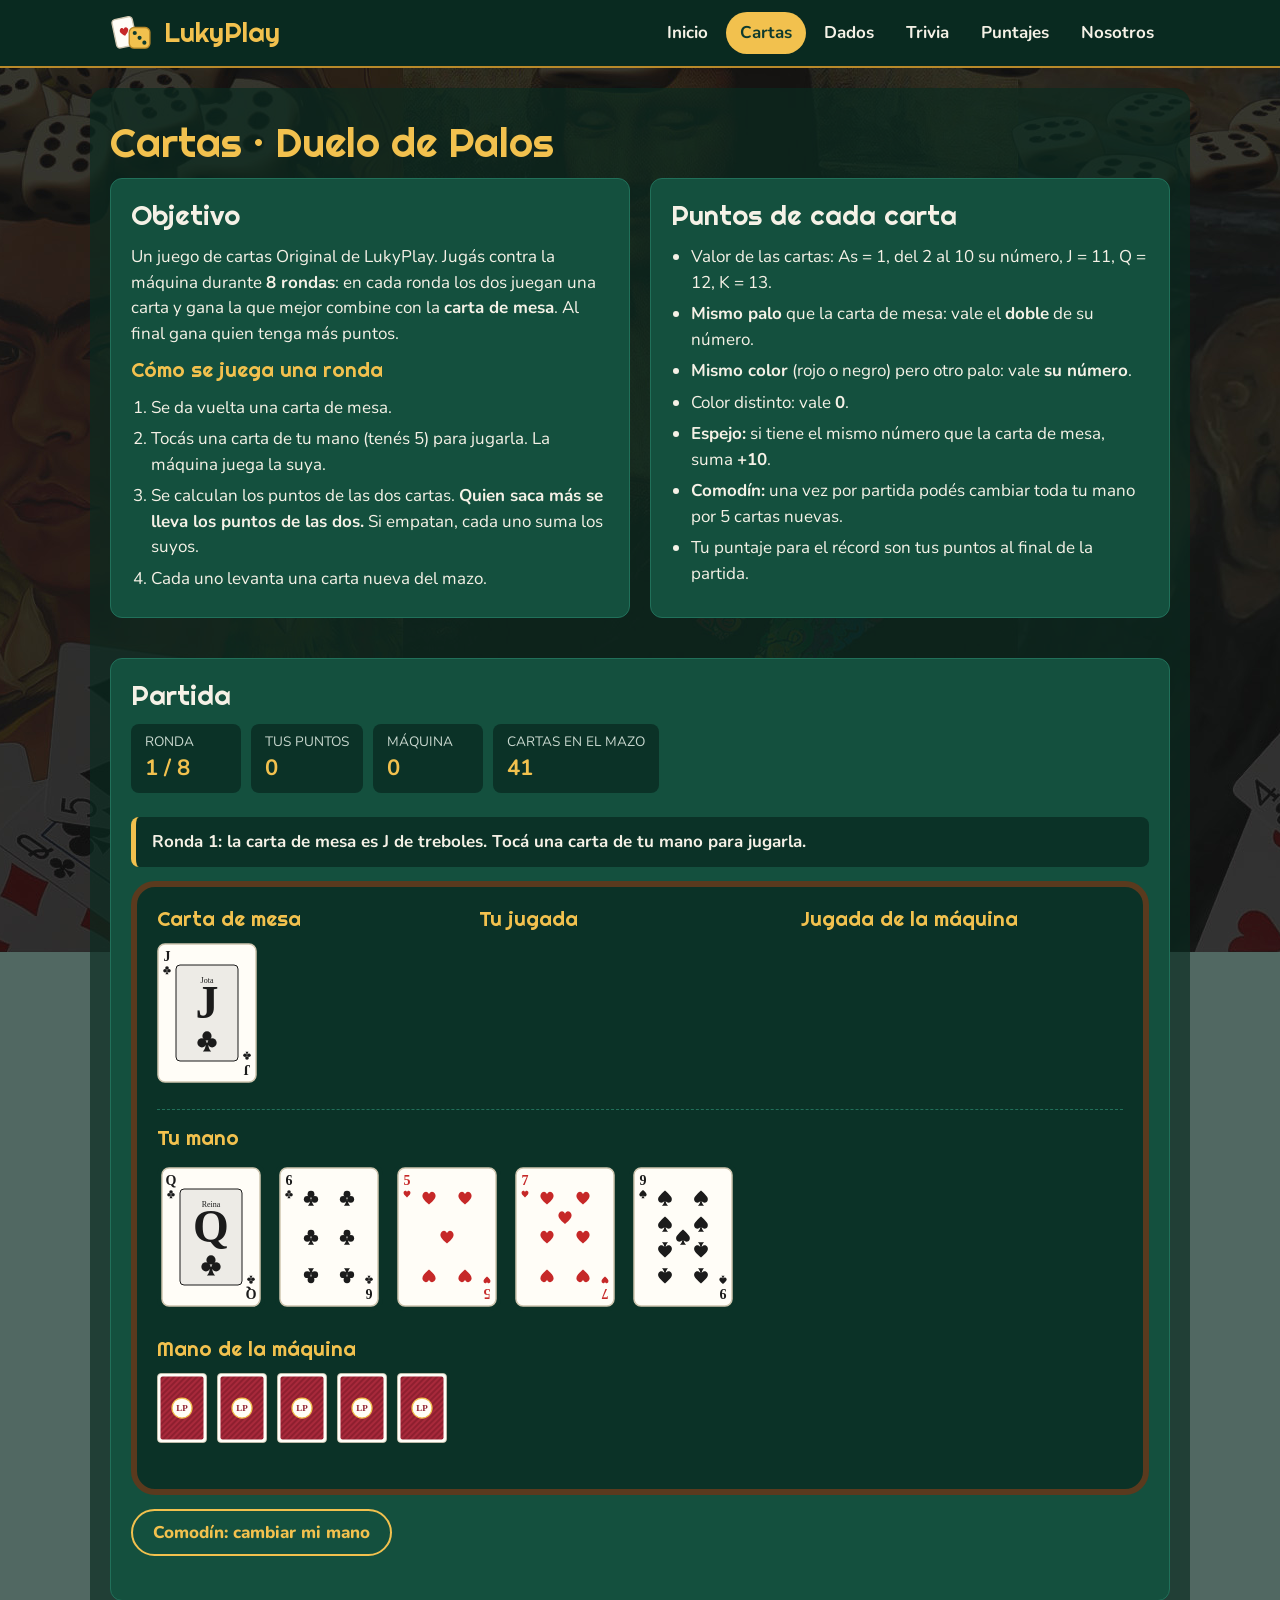
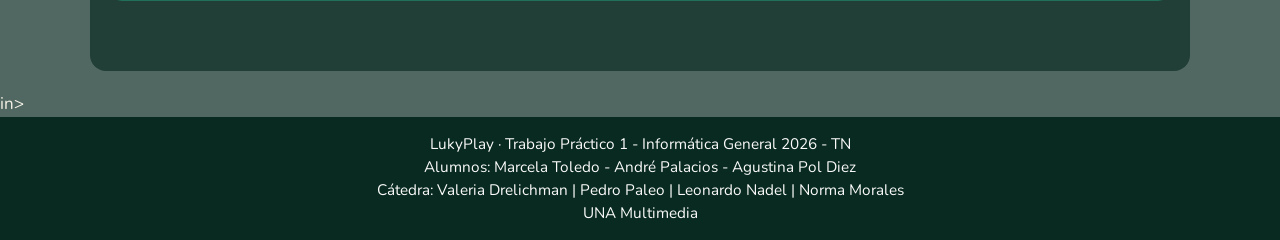
==== cartas.html @ 172518e1 "Juego de cartas" ====
<!DOCTYPE html>
<html lang="es">
<head>
  <meta charset="UTF-8">
  <meta name="viewport" content="width=device-width, initial-scale=1.0">
  <title>LukyPlay | Cartas - Duelo de Palos</title>
  <link rel="preconnect" href="https://fonts.googleapis.com">
  <link rel="preconnect" href="https://fonts.gstatic.com" crossorigin>
  <link href="https://fonts.googleapis.com/css2?family=Nunito:wght@400;700;800&family=Righteous&display=swap" rel="stylesheet">
  <link rel="stylesheet" href="css/estilos.css">
</head>
<body>
  <header class="encabezado">
    <div class="encabezado-contenido">
      <a class="marca" href="index.html"><img src="img/logo.svg" alt="">LukyPlay</a>
      <nav class="menu">
        <ul>
          <li><a href="index.html">Inicio</a></li>
          <li><a class="activo" href="cartas.html">Cartas</a></li>
          <li><a href="dados.html">Dados</a></li>
          <li><a href="preguntas.html">Trivia</a></li>
          <li><a href="puntajes.html">Puntajes</a></li>
          <li><a href="nosotros.html">Nosotros</a></li>
        </ul>
      </nav>
    </div>
  </header>
<main>
    <h1>Cartas · Duelo de Palos</h1>

    <div class="intro-juego">
      <section class="panel">
        <h2>Objetivo</h2>
        <p>Un juego de cartas Original de LukyPlay. Jugás contra la máquina durante <strong>8 rondas</strong>: en cada ronda los dos juegan una carta y gana la que mejor combine con la <strong>carta de mesa</strong>. Al final gana quien tenga más puntos.</p>
        <h3>Cómo se juega una ronda</h3>
        <ol class="reglas">
          <li>Se da vuelta una carta de mesa.</li>
          <li>Tocás una carta de tu mano (tenés 5) para jugarla. La máquina juega la suya.</li>
          <li>Se calculan los puntos de las dos cartas. <strong>Quien saca más se lleva los puntos de las dos.</strong> Si empatan, cada uno suma los suyos.</li>
          <li>Cada uno levanta una carta nueva del mazo.</li>
        </ol>
      </section>
      <section class="panel">
        <h2>Puntos de cada carta</h2>
        <ul class="reglas">
          <li>Valor de las cartas: As = 1, del 2 al 10 su número, J = 11, Q = 12, K = 13.</li>
          <li><strong>Mismo palo</strong> que la carta de mesa: vale el <strong>doble</strong> de su número.</li>
          <li><strong>Mismo color</strong> (rojo o negro) pero otro palo: vale <strong>su número</strong>.</li>
          <li>Color distinto: vale <strong>0</strong>.</li>
          <li><strong>Espejo:</strong> si tiene el mismo número que la carta de mesa, suma <strong>+10</strong>.</li>
          <li><strong>Comodín:</strong> una vez por partida podés cambiar toda tu mano por 5 cartas nuevas.</li>
          <li>Tu puntaje para el récord son tus puntos al final de la partida.</li>
        </ul>
      </section>
    </div>

    <section class="panel">
      <h2>Partida</h2>

      <div class="estado">
        <div class="estado-item"><span>Ronda</span><strong id="ronda">1 / 8</strong></div>
        <div class="estado-item"><span>Tus puntos</span><strong id="puntos-jugador">0</strong></div>
        <div class="estado-item"><span>Máquina</span><strong id="puntos-maquina">0</strong></div>
        <div class="estado-item"><span>Cartas en el mazo</span><strong id="mazo-restante">52</strong></div>
      </div>

      <p class="mensaje" id="mensaje">Tocá una carta de tu mano para jugarla.</p>

      <div class="mesa">
        <div class="fila-mesa">
          <div class="zona-mano">
            <h3>Carta de mesa</h3>
            <div class="mano" id="carta-mesa"></div>
          </div>
          <div class="zona-mano">
            <h3>Tu jugada</h3>
            <div class="mano" id="jugada-jugador"></div>
          </div>
          <div class="zona-mano">
            <h3>Jugada de la máquina</h3>
            <div class="mano" id="jugada-maquina"></div>
          </div>
        </div>
        <div class="zona-mano">
          <h3>Tu mano</h3>
          <div class="mano" id="mano-jugador"></div>
        </div>
        <div class="zona-mano">
          <h3>Mano de la máquina</h3>
          <div class="mano mano-chica" id="mano-maquina"></div>
        </div>
      </div>

      <div class="acciones">
        <button type="button" class="btn btn-secundario" id="btn-cambiar">Comodín: cambiar mi mano</button>
        <button type="button" class="btn oculto" id="btn-siguiente">Siguiente ronda</button>
        <button type="button" class="btn oculto" id="btn-nueva">Nueva partida</button>
      </div>

      <div id="zona-final"></div>
    </section>
  </main>in>

  <footer class="pie">     
        <p>LukyPlay · Trabajo Práctico 1 - Informática General 2026 - TN</p>
        <p>Alumnos: Marcela Toledo - André Palacios - Agustina Pol Diez</p>      
        <p>Cátedra: Valeria Drelichman | Pedro Paleo | Leonardo Nadel | Norma Morales<br>
            UNA Multimedia</p>
  </footer>

  <script src="js/comun.js"></script>
  <script src="js/cartas.js"></script>
</body>
</html>
---- css/estilos.css ----
/* 
   LukyPlay - Hoja de estilos única del sitio
   Organización:
   1. Estilos generales
   2. Estructura (header, nav, main, footer)
   3. Componentes comunes (botones, paneles, mensajes, formularios)
   4. Página principal
   5. Juego de cartas (Duelo de Palos)
   6. Juego de dados (Blanco)
   7. Juego de preguntas (Trivia)
   8. Puntajes y Nosotros

   Colores del sitio:
   verde mesa #0e3b2e · verde panel #14503e · borde #21705a
   dorado #f2c14e · crema #fbf6ea · texto #f5f1e6 · rojo #e05252
   */

/* ---------- 1. Estilos generales ---------- */
* {
  box-sizing: border-box;
}

body {
  margin: 0;
  min-height: 100vh;
  display: flex;
  flex-direction: column;
  font-family: 'Nunito', Arial, sans-serif;
  font-size: 17px;
  line-height: 1.5;
  color: #f5f1e6;
  /* Fondo: collage de obras, cartas y dados. Queda fijo al hacer scroll */
  background-color: #0b2b22b5;
  background-image: url("../img/fondo.jpg");
  background-position: center;
  background-repeat: no-repeat;
  background-attachment: fixed;
}

h1,
h2,
h3 {
  font-family: 'Righteous', 'Arial Black', sans-serif;
  font-weight: normal;
  line-height: 1.2;
  margin: 0 0 12px;
}

h1 {
  font-size: 2.4em;
  color: #f2c14e;
}

h2 {
  font-size: 1.6em;
}

h3 {
  font-size: 1.2em;
  color: #f2c14e;
}

p {
  margin: 0 0 12px;
}

a:link,
a:visited {
  color: #f2c14e;
}

a:hover,
a:active {
  color: #ffffff;
}

img {
  max-width: 100%;
}

/* ---------- 2. Estructura ---------- */
.encabezado {
  background-color: #092a20;
  border-bottom: 2px solid #b8892a;
}

.encabezado-contenido {
  max-width: 1100px;
  margin: 0 auto;
  padding: 10px 20px;
  display: flex;
  flex-wrap: wrap;
  align-items: center;
  justify-content: space-between;
}

.marca {
  display: flex;
  align-items: center;
  font-family: 'Righteous', sans-serif;
  font-size: 1.6em;
  text-decoration: none;
}

.marca img {
  width: 44px;
  height: 44px;
  margin-right: 10px;
}

.menu ul {
  list-style-type: none;
  margin: 0;
  padding: 0;
  display: flex;
  flex-wrap: wrap;
}

.menu li {
  margin: 2px;
}

.menu a:link,
.menu a:visited {
  display: block;
  padding: 8px 14px;
  border-radius: 999px;
  color: #f5f1e6;
  text-decoration: none;
  font-weight: bold;
}

.menu a:hover {
  background-color: #14503e;
  color: #f2c14e;
}

/* Página actual del menú */
.menu a.activo {
  background-color: #f2c14e;
  color: #0e3b2e;
}

/* El contenido va sobre un panel verde semitransparente
   para que el texto se lea bien encima del fondo */
main {
  flex: 1;
  width: 100%;
  max-width: 1100px;
  margin: 20px auto;
  padding: 30px 20px 50px;
  background-color: rgba(9, 42, 32, 0.667);
  border-radius: 16px;
}

.pie {
  background-color: #092a20;
  color: #f9faf9;
  text-align: center;
  font-size: 0.9em;
  padding: 16px 20px;
}

.pie p {
  margin: 0;
}

/* ---------- 3. Componentes comunes ---------- */
.panel {
  background-color: #14503e;
  border: 1px solid #21705a;
  border-radius: 12px;
  padding: 20px;
  margin-bottom: 20px;
}

/* Dos columnas (objetivo y reglas) que pasan a una sola en pantallas chicas */
.intro-juego {
  display: flex;
  flex-wrap: wrap;
  margin: 0 -10px 20px;
}

.intro-juego .panel {
  flex: 1 1 300px;
  margin: 0 10px 20px;
}

.reglas {
  margin: 0;
  padding-left: 20px;
}

.reglas li {
  margin-bottom: 6px;
}

.btn {
  display: inline-block;
  font-family: 'Nunito', Arial, sans-serif;
  font-size: 1em;
  font-weight: 800;
  text-decoration: none;
  padding: 10px 20px;
  border-radius: 999px;
  border: 2px solid #f2c14e;
  background-color: #f2c14e;
  color: #0e3b2e;
  cursor: pointer;
}

a.btn:link,
a.btn:visited {
  color: #0e3b2e;
}

.btn:hover {
  background-color: #ffd66e;
  border-color: #ffd66e;
}

.btn-secundario {
  background-color: #14503e;
  color: #f2c14e;
}

a.btn-secundario:link,
a.btn-secundario:visited {
  color: #f2c14e;
}

.btn-secundario:hover {
  background-color: #1d6650;
  border-color: #f2c14e;
}

.btn-peligro {
  background-color: #e05252;
  border-color: #e05252;
  color: #ffffff;
}

.btn-peligro:hover {
  background-color: #ef6a6a;
  border-color: #ef6a6a;
}

/* Botones deshabilitados: se ven grises y no se pueden usar */
button:disabled,
button:disabled:hover {
  background-color: #3c5a50;
  border-color: #3c5a50;
  color: #7d8c85;
  cursor: not-allowed;
}

.acciones {
  display: flex;
  flex-wrap: wrap;
  align-items: center;
  margin: 14px 0;
}

.acciones .btn,
.acciones .mensaje {
  margin: 0 10px 10px 0;
}

.mensaje {
  padding: 12px 16px;
  border-radius: 8px;
  background-color: #0b3227;
  border-left: 5px solid #f2c14e;
  font-weight: bold;
  margin: 14px 0;
}

.mensaje-ok {
  border-left-color: #4cc38a;
}

.mensaje-error {
  border-left-color: #e05252;
}

.oculto {
  display: none;
}

/* Panel de estado: ronda, puntos, tiro, tiempo, vidas, etc. */
.estado {
  display: flex;
  flex-wrap: wrap;
  margin-bottom: 6px;
}

.estado-item {
  background-color: #0b3227;
  border-radius: 8px;
  padding: 8px 14px;
  min-width: 110px;
  margin: 0 10px 10px 0;
}

.estado-item span {
  display: block;
  font-size: 0.8em;
  color: #c9d8cf;
  text-transform: uppercase;
}

.estado-item strong {
  font-size: 1.3em;
  color: #f2c14e;
}

.campo {
  margin: 0 16px 14px 0;
}

.campo label {
  display: block;
  font-weight: bold;
  margin-bottom: 4px;
}

.campo input,
.campo select {
  font-family: 'Nunito', Arial, sans-serif;
  font-size: 1em;
  padding: 8px 12px;
  border-radius: 8px;
  border: 2px solid #21705a;
  background-color: #fbf6ea;
  color: #1b1b1b;
  width: 100%;
  max-width: 320px;
}

.campo-error {
  color: #ffb3b3;
  font-weight: bold;
}

.form-record {
  margin-top: 16px;
  padding-top: 16px;
  border-top: 1px dashed #21705a;
}

.fila-form,
.config-jugadores {
  display: flex;
  flex-wrap: wrap;
  align-items: flex-end;
}

/* ---------- 4. Página principal ---------- */
.portada {
  display: flex;
  flex-wrap: wrap;
  align-items: center;
  margin-bottom: 30px;
}

.portada-texto {
  flex: 1 1 400px;
  margin-right: 20px;
}

.portada-texto h1 {
  font-size: 3.2em;
}

.bajada {
  font-size: 1.2em;
  color: #f9fdfb;
  
}

.portada-imagen {
  flex: 0 1 300px;
  display: flex;
  justify-content: center;
}

/* Cartas y dado superpuestos con position y z-index */
.abanico {
  position: relative;
  width: 260px;
  height: 200px;
}

.abanico img {
  position: absolute;
  width: 110px;
  top: 20px;
}

.abanico .carta-1 {
  left: 20px;
  transform: rotate(-14deg);
}

.abanico .carta-2 {
  left: 80px;
  top: 0;
  z-index: 2;
}

.abanico .dado-portada {
  width: 70px;
  left: 175px;
  top: 120px;
  z-index: 3;
  transform: rotate(12deg);
}

.tarjetas-juegos {
  display: flex;
  flex-wrap: wrap;
  margin: 0 -10px 30px;
}

.tarjeta-juego {
  flex: 1 1 280px;
  display: flex;
  flex-direction: column;
  margin: 0 10px 20px;
  background-color: #14503e;
  border: 1px solid #21705a;
  border-radius: 12px;
  padding: 20px;
}

.tarjeta-juego:hover {
  border-color: #f2c14e;
}

.tarjeta-juego img {
  height: 90px;
  width: auto;
  align-self: flex-start;
  margin-bottom: 12px;
}

.etiqueta {
  font-size: 0.8em;
  text-transform: uppercase;
  color: #c9d8cf;
}

.tarjeta-juego p {
  flex: 1;
}

.record-portada {
  font-size: 0.95em;
  color: #f2c14e;
}

.tarjeta-juego .btn {
  text-align: center;
}

.pasos {
  display: flex;
  flex-wrap: wrap;
  padding: 0;
  margin: 0 -10px;
  list-style-type: none;
}

.pasos li {
  flex: 1 1 220px;
  margin: 0 10px 20px;
  background-color: #0b3227;
  border-radius: 12px;
  padding: 16px;
}

.pasos strong {
  display: block;
  color: #f2c14e;
  font-family: 'Righteous', sans-serif;
  font-size: 1.1em;
}

/* ---------- 5. Juego de cartas (Duelo de Palos) ---------- */
.mesa {
  background-color: #0b3227;
  border: 6px solid #5a3a1e;
  border-radius: 24px;
  padding: 20px;
}

/* Carta de mesa y las dos jugadas, una al lado de la otra */
.fila-mesa {
  display: flex;
  flex-wrap: wrap;
  border-bottom: 1px dashed #21705a;
  margin-bottom: 16px;
}

.fila-mesa .zona-mano {
  flex: 1 1 180px;
}

.zona-mano {
  margin-bottom: 16px;
}

.mano {
  display: flex;
  flex-wrap: wrap;
  min-height: 150px;
}

.carta {
  margin: 0 10px 10px 0;
}

.carta img {
  display: block;
  width: 100px;
  height: 140px;
}

/* Cartas de la mano del jugador: son botones */
.carta-boton {
  padding: 0;
  margin: 0 10px 10px 0;
  border: 4px solid #0b3227;
  border-radius: 12px;
  background-color: #0b3227;
  cursor: pointer;
}

.carta-boton img {
  display: block;
  width: 100px;
  height: 140px;
}

.carta-boton:hover {
  border-color: #f2c14e;
}

.carta-boton:disabled,
.carta-boton:disabled:hover {
  border-color: #0b3227;
  background-color: #0b3227;
  cursor: not-allowed;
}

/* La mano de la máquina se ve más chica */
.mano-chica {
  min-height: 80px;
}

.mano-chica .carta img {
  width: 50px;
  height: 70px;
}

/* ---------- 6. Juego de dados (Blanco) ---------- */
.zona-dados {
  padding: 16px 10px 6px;
  background-color: #0b3227;
  border: 6px solid #5a3a1e;
  border-radius: 24px;
  margin-bottom: 10px;
  text-align: center;
}

.zona-objetivo {
  border-color: #8e1f1f;
}

.titulo-dados span {
  color: #ffffff;
  font-size: 1.3em;
}

.fila-dados {
  display: flex;
  flex-wrap: wrap;
  justify-content: center;
}

.dado-imagen {
  width: 80px;
  height: 80px;
  margin: 0 7px 10px;
}

.dado {
  width: 80px;
  height: 80px;
  padding: 0;
  margin: 0 7px 10px;
  border: 4px solid #0b3227;
  border-radius: 18px;
  background-color: #0b3227;
  cursor: pointer;
}

.dado img {
  width: 100%;
  height: 100%;
  display: block;
}

.dado:hover {
  border-color: #b8892a;
}

/* Dado guardado por el jugador */
.retenido,
.retenido:hover {
  border-color: #f2c14e;
  background-color: #f2c14e;
}

.dado:disabled {
  cursor: not-allowed;
  border-color: #0b3227;
  background-color: #0b3227;
}

.retenido:disabled {
  border-color: #f2c14e;
  background-color: #f2c14e;
}

/* Durante la tirada los dados alternan esta clase */
.girando img {
  transform: rotate(20deg);
}

/* Marcador de los dos jugadores */
.marcador {
  display: flex;
  flex-wrap: wrap;
  margin-bottom: 6px;
}

.marcador-jugador {
  flex: 1 1 200px;
  margin: 0 10px 10px 0;
  padding: 10px 14px;
  border: 3px solid #21705a;
  border-radius: 12px;
  background-color: #0b3227;
}

.marcador-jugador strong {
  display: block;
  font-family: 'Righteous', sans-serif;
  font-size: 1.2em;
}

/* Jugador que tiene el turno */
.marcador-activo {
  border-color: #f2c14e;
  background-color: #1d4a3c;
}

/* Jugador sin vidas */
.marcador-afuera {
  color: #7d8c85;
  text-decoration: line-through;
}

.ayuda-dados {
  text-align: center;
  color: #c9d8cf;
  font-size: 0.95em;
}

/* ---------- 7. Juego de preguntas (Trivia) ---------- */
.barra-tiempo {
  height: 14px;
  background-color: #0b3227;
  border-radius: 999px;
  overflow: hidden;
  margin-bottom: 16px;
}

.barra-tiempo-relleno {
  height: 100%;
  width: 100%;
  background-color: #4cc38a;
}

.alerta {
  background-color: #e05252;
}

.pregunta-meta {
  display: flex;
  flex-wrap: wrap;
  margin-bottom: 8px;
}

.chip {
  font-size: 0.8em;
  padding: 2px 10px;
  margin-right: 8px;
  border-radius: 999px;
  background-color: #0b3227;
  color: #c9d8cf;
}

/* Imagen a la izquierda y pregunta a la derecha (en celular, una debajo de la otra) */
.pregunta-layout {
  display: flex;
  flex-wrap: wrap;
  align-items: flex-start;
  margin: 0 -10px;
}

.pregunta-imagen {
  flex: 0 1 320px;
  margin: 0 10px 16px;
  text-align: center;
}

.pregunta-imagen img {
  max-height: 340px;
  border: 6px solid #5a3a1e;
  border-radius: 6px;
  background-color: #fbf6ea;
}

.pregunta-contenido {
  flex: 1 1 320px;
  margin: 0 10px;
}

.pista {
  color: #f2c14e;
  font-style: italic;
}

/* Resumen de Wikipedia que aparece después de responder */
.dato {
  font-size: 0.95em;
  color: #c9d8cf;
  border-left: 3px solid #21705a;
  padding-left: 12px;
}

.texto-pregunta {
  font-size: 1.35em;
  font-weight: 800;
  margin-bottom: 16px;
}

.opciones {
  display: flex;
  flex-direction: column;
}

.opcion {
  font-family: 'Nunito', sans-serif;
  font-size: 1.05em;
  text-align: left;
  padding: 12px 16px;
  margin-bottom: 10px;
  border-radius: 10px;
  border: 2px solid #21705a;
  background-color: #0b3227;
  color: #f5f1e6;
  cursor: pointer;
}

.opcion:hover {
  border-color: #f2c14e;
  background-color: #1d4a3c;
}

.opcion:disabled,
.opcion:disabled:hover {
  border-color: #21705a;
  background-color: #0b3227;
  color: #9fb3a9;
  cursor: default;
}

/* Respuesta correcta en verde y elegida incorrecta en rojo */
.correcta,
.correcta:disabled,
.correcta:disabled:hover {
  border-color: #4cc38a;
  background-color: #1f6b4c;
  color: #ffffff;
}

.incorrecta,
.incorrecta:disabled,
.incorrecta:disabled:hover {
  border-color: #e05252;
  background-color: #6e2a2a;
  color: #ffffff;
}

/* Opciones eliminadas por el comodín 50:50 */
.descartada,
.descartada:disabled {
  text-decoration: line-through;
  color: #5d7268;
}

.cargando {
  display: flex;
  align-items: center;
}

.cargando p {
  margin: 0 0 0 14px;
}

.dado-cargando {
  width: 44px;
  height: 44px;
}

/* Animación de giro (igual que el ejemplo del dado de la clase 17).
   Se ejecuta cada vez que aparece la sección de carga. */
.dado-cargando {
  animation: girar 1s linear;
}

@keyframes girar {
  from {
    transform: rotate(0deg);
  }
  to {
    transform: rotate(360deg);
  }
}

/* ---------- 8. Puntajes y Nosotros ---------- */
.grilla-puntajes {
  display: flex;
  flex-wrap: wrap;
  margin: 0 -10px;
}

.grilla-puntajes .panel {
  flex: 1 1 320px;
  margin: 0 10px 20px;
}

.lista-records {
  margin: 0;
  padding-left: 24px;
}

.lista-records li {
  padding: 6px 0;
  border-bottom: 1px solid #21705a;
}

.sin-datos {
  color: #c9d8cf;
  font-style: italic;
}

.integrantes {
  display: flex;
  flex-wrap: wrap;
  list-style-type: none;
  padding: 0;
  margin: 0 -10px 20px;
}

.integrante {
  flex: 1 1 240px;
  margin: 0 10px 20px;
  background-color: #14503e;
  border: 1px solid #21705a;
  border-radius: 12px;
  padding: 20px;
  text-align: center;
}

.avatar {
  width: 80px;
  height: 80px;
  margin: 0 auto 10px;
  border-radius: 50%;
  background-color: #f2c14e;
  color: #0e3b2e;
  font-family: 'Righteous', sans-serif;
  font-size: 2em;
  display: flex;
  align-items: center;
  justify-content: center;
}

.integrante h3 {
  margin-bottom: 4px;
}

.integrante p {
  color: #c9d8cf;
  margin: 0;
}
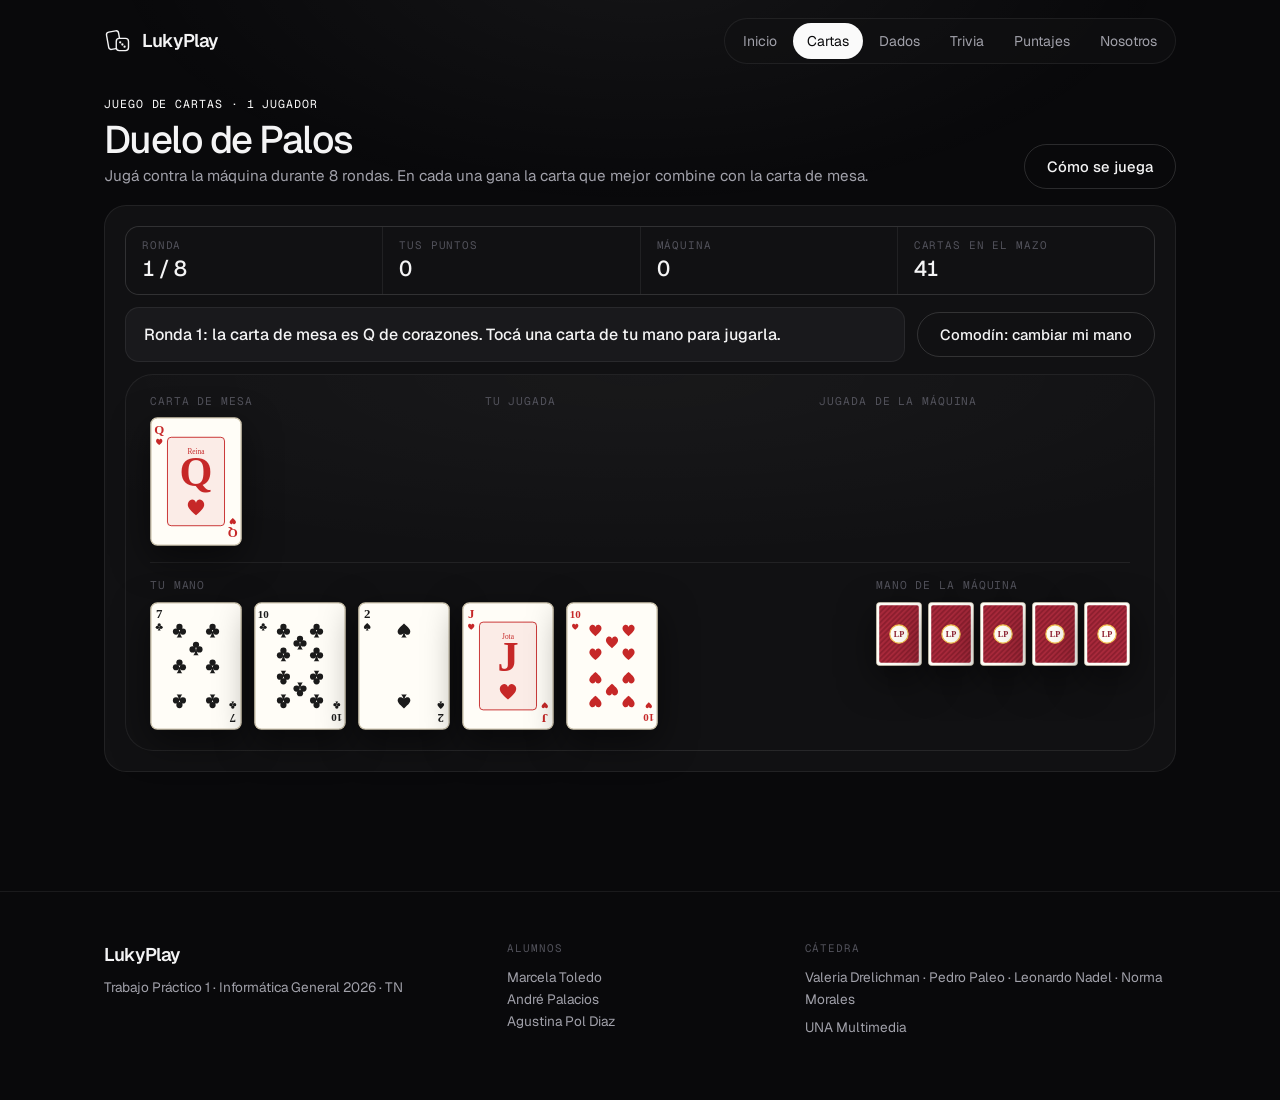
==== commit 4687f6c7: "CSS edits style: mejorar interactividad en la navegación y el juego  - Actualización de estilos CSS." ====
--- a/cartas.html
+++ b/cartas.html
@@ -6,13 +6,13 @@
   <title>LukyPlay | Cartas - Duelo de Palos</title>
   <link rel="preconnect" href="https://fonts.googleapis.com">
   <link rel="preconnect" href="https://fonts.gstatic.com" crossorigin>
-  <link href="https://fonts.googleapis.com/css2?family=Nunito:wght@400;700;800&family=Righteous&display=swap" rel="stylesheet">
+  <link href="https://fonts.googleapis.com/css2?family=Geist:wght@300..700&family=Geist+Mono:wght@400;500&display=swap" rel="stylesheet">
   <link rel="stylesheet" href="css/estilos.css">
 </head>
-<body>
+<body class="pagina-compacta">
   <header class="encabezado">
     <div class="encabezado-contenido">
-      <a class="marca" href="index.html"><img src="img/logo.svg" alt="">LukyPlay</a>
+      <a class="marca" href="index.html"><img src="img/logo-min.svg" alt="">LukyPlay</a>
       <nav class="menu">
         <ul>
           <li><a href="index.html">Inicio</a></li>
@@ -26,36 +26,17 @@
     </div>
   </header>
 <main>
-    <h1>Cartas · Duelo de Palos</h1>
-
-    <div class="intro-juego">
-      <section class="panel">
-        <h2>Objetivo</h2>
-        <p>Un juego de cartas Original de LukyPlay. Jugás contra la máquina durante <strong>8 rondas</strong>: en cada ronda los dos juegan una carta y gana la que mejor combine con la <strong>carta de mesa</strong>. Al final gana quien tenga más puntos.</p>
-        <h3>Cómo se juega una ronda</h3>
-        <ol class="reglas">
-          <li>Se da vuelta una carta de mesa.</li>
-          <li>Tocás una carta de tu mano (tenés 5) para jugarla. La máquina juega la suya.</li>
-          <li>Se calculan los puntos de las dos cartas. <strong>Quien saca más se lleva los puntos de las dos.</strong> Si empatan, cada uno suma los suyos.</li>
-          <li>Cada uno levanta una carta nueva del mazo.</li>
-        </ol>
-      </section>
-      <section class="panel">
-        <h2>Puntos de cada carta</h2>
-        <ul class="reglas">
-          <li>Valor de las cartas: As = 1, del 2 al 10 su número, J = 11, Q = 12, K = 13.</li>
-          <li><strong>Mismo palo</strong> que la carta de mesa: vale el <strong>doble</strong> de su número.</li>
-          <li><strong>Mismo color</strong> (rojo o negro) pero otro palo: vale <strong>su número</strong>.</li>
-          <li>Color distinto: vale <strong>0</strong>.</li>
-          <li><strong>Espejo:</strong> si tiene el mismo número que la carta de mesa, suma <strong>+10</strong>.</li>
-          <li><strong>Comodín:</strong> una vez por partida podés cambiar toda tu mano por 5 cartas nuevas.</li>
-          <li>Tu puntaje para el récord son tus puntos al final de la partida.</li>
-        </ul>
-      </section>
-    </div>
+    <!-- Cabecera compacta: el juego queda a la vista sin hacer scroll -->
+    <section class="cabecera-juego">
+      <div>
+        <span class="sobretitulo">Juego de cartas · 1 jugador</span>
+        <h1>Duelo de Palos</h1>
+        <p class="bajada">Jugá contra la máquina durante 8 rondas. En cada una gana la carta que mejor combine con la carta de mesa.</p>
+      </div>
+      <button type="button" class="btn btn-secundario" id="btn-reglas">Cómo se juega</button>
+    </section>
 
     <section class="panel">
-      <h2>Partida</h2>
 
       <div class="estado">
         <div class="estado-item"><span>Ronda</span><strong id="ronda">1 / 8</strong></div>
@@ -64,7 +45,15 @@
         <div class="estado-item"><span>Cartas en el mazo</span><strong id="mazo-restante">52</strong></div>
       </div>
 
-      <p class="mensaje" id="mensaje">Tocá una carta de tu mano para jugarla.</p>
+      <!-- Mensaje y botones en una misma fila, siempre a la vista -->
+      <div class="barra-juego">
+        <p class="mensaje" id="mensaje">Tocá una carta de tu mano para jugarla.</p>
+        <div class="acciones">
+          <button type="button" class="btn btn-secundario" id="btn-cambiar">Comodín: cambiar mi mano</button>
+          <button type="button" class="btn oculto" id="btn-siguiente">Siguiente ronda</button>
+          <button type="button" class="btn oculto" id="btn-nueva">Nueva partida</button>
+        </div>
+      </div>
 
       <div class="mesa">
         <div class="fila-mesa">
@@ -91,24 +80,74 @@
         </div>
       </div>
 
-      <div class="acciones">
-        <button type="button" class="btn btn-secundario" id="btn-cambiar">Comodín: cambiar mi mano</button>
-        <button type="button" class="btn oculto" id="btn-siguiente">Siguiente ronda</button>
-        <button type="button" class="btn oculto" id="btn-nueva">Nueva partida</button>
-      </div>
 
       <div id="zona-final"></div>
     </section>
-  </main>in>
 
-  <footer class="pie">     
-        <p>LukyPlay · Trabajo Práctico 1 - Informática General 2026 - TN</p>
-        <p>Alumnos: Marcela Toledo - André Palacios - Agustina Pol Diez</p>      
-        <p>Cátedra: Valeria Drelichman | Pedro Paleo | Leonardo Nadel | Norma Morales<br>
-            UNA Multimedia</p>
+    <!-- Reglas en una ventana: se abren con el botón "Cómo se juega"
+         y se cierran con Cerrar, con Esc o tocando afuera -->
+    <dialog class="ventana-reglas" id="ventana-reglas" aria-labelledby="titulo-ventana-reglas">
+      <div class="ventana-contenido">
+        <div class="ventana-cabecera">
+          <h2 id="titulo-ventana-reglas">Cómo se juega</h2>
+          <form method="dialog"><button type="submit" class="btn btn-secundario">Cerrar</button></form>
+        </div>
+          <div class="intro-juego">
+            <section class="panel">
+              <span class="sobretitulo" id="titulo-objetivo">Objetivo</span>
+              <h2>Sumá más puntos que la máquina</h2>
+              <p class="lead">En cada ronda las dos juegan una carta. La que vale más se lleva los puntos de ambas. Después de 8 rondas, gana quien tenga más puntos.</p>
+              <ul class="datos-juego"><li>1 jugador</li><li>8 rondas</li><li>5 cartas en mano</li><li>1 comodín</li></ul>
+              <h3>Cada ronda</h3>
+              <ol class="reglas">
+                <li>Se da vuelta la carta de mesa.</li>
+                <li>Elegís una carta de tu mano y la máquina juega la suya.</li>
+                <li>La carta que vale más <strong>se lleva los puntos de las dos</strong>. Si empatan, cada una suma los suyos.</li>
+                <li>Las dos levantan una carta nueva del mazo.</li>
+              </ol>
+            </section>
+            <section class="panel">
+              <span class="sobretitulo" id="titulo-reglas">Puntos</span>
+              <h2>Cuánto vale tu carta</h2>
+              <p class="lead">Depende de cómo combine con la carta de mesa.</p>
+              <dl class="tabla-puntos">
+                <div class="destacada"><dt>Mismo palo</dt><dd>Doble de su número</dd></div>
+                <div><dt>Mismo color, otro palo</dt><dd>Su número</dd></div>
+                <div><dt>Otro color</dt><dd>0</dd></div>
+                <div class="destacada"><dt>Espejo: mismo número que la mesa</dt><dd>+10</dd></div>
+              </dl>
+              <h3>Para tener en cuenta</h3>
+              <ul class="notas">
+                <li>El As vale 1; del 2 al 10, su número; J vale 11, Q 12 y K 13.</li>
+                <li><strong>Comodín:</strong> una vez por partida podés cambiar tu mano entera por 5 cartas nuevas.</li>
+                <li>Tu récord son los puntos con los que terminás la partida.</li>
+              </ul>
+            </section>
+          </div>
+      </div>
+    </dialog>
+  </main>
+
+  <footer class="pie">
+    <div class="pie-contenido">
+      <div>
+        <span class="pie-marca">LukyPlay</span>
+        <p>Trabajo Práctico 1 · Informática General 2026 · TN</p>
+      </div>
+      <div>
+        <span class="pie-titulo">Alumnos</span>
+        <p>Marcela Toledo<br>André Palacios<br>Agustina Pol Diaz</p>
+      </div>
+      <div>
+        <span class="pie-titulo">Cátedra</span>
+        <p>Valeria Drelichman · Pedro Paleo · Leonardo Nadel · Norma Morales</p>
+        <p>UNA Multimedia</p>
+      </div>
+    </div>
   </footer>
 
   <script src="js/comun.js"></script>
+  <script src="js/interaccion.js"></script>
   <script src="js/cartas.js"></script>
 </body>
 </html>
--- a/css/estilos.css
+++ b/css/estilos.css
@@ -1,63 +1,128 @@
-/* 
-   LukyPlay - Hoja de estilos única del sitio
-   Organización:
-   1. Estilos generales
-   2. Estructura (header, nav, main, footer)
-   3. Componentes comunes (botones, paneles, mensajes, formularios)
-   4. Página principal
-   5. Juego de cartas (Duelo de Palos)
-   6. Juego de dados (Blanco)
-   7. Juego de preguntas (Trivia)
-   8. Puntajes y Nosotros
-
-   Colores del sitio:
-   verde mesa #0e3b2e · verde panel #14503e · borde #21705a
-   dorado #f2c14e · crema #fbf6ea · texto #f5f1e6 · rojo #e05252
-   */
+/*
+  LukyPlay - Hoja de estilos única del sitio
+  Organización:
+    0. Tokens
+    1. Estilos generales
+    2. Estructura (header, nav, main, footer)
+    3. Componentes comunes (botones, paneles, mensajes, formularios)
+    4. Página principal
+    5. Juego de cartas (Duelo de Palos)
+    6. Juego de dados (Blanco)
+    7. Juego de preguntas (Trivia)
+    8. Puntajes y Nosotros
+    9. Cabeceras, bloques y Nosotros (proceso, mapa, stack)
+   10. Revelado y accesibilidad
+
+  Dirección: minimalista, en blanco y negro (el color sólo marca acierto y error). El movimiento
+  se limita al revelado al hacer scroll (js/interaccion.js), el hover del
+  selector de juegos de la portada y el feedback de los juegos.
+*/
+
+/* ---------- 0. Tokens ---------- */
+:root {
+  --bg: #09090b;
+  --surface: #111113;
+  --surface-2: #19191c;
+  --line: rgba(255, 255, 255, 0.07);
+  --line-strong: rgba(255, 255, 255, 0.14);
+
+  --text: #f4f4f5;
+  --muted: #a1a1aa;
+  --faint: #52525b;
+  --accent: #fafafa;
+  --accent-soft: rgba(255, 255, 255, 0.08);
+  --accent-ink: #09090b;
+  --ok: #4ade80;
+  --ok-soft: rgba(74, 222, 128, 0.12);
+  --bad: #f87171;
+  --bad-soft: rgba(248, 113, 113, 0.12);
+
+  --font: 'Geist', system-ui, -apple-system, 'Segoe UI', Arial, sans-serif;
+  --font-mono: 'Geist Mono', ui-monospace, 'SFMono-Regular', monospace;
+
+  --radius: 14px;
+  --radius-lg: 22px;
+  --gap: 16px;
+  --space-section: clamp(56px, 8vw, 112px);
+
+  --ease-out: cubic-bezier(0.16, 1, 0.3, 1);
+  --ease-ui: cubic-bezier(0.22, 1, 0.36, 1);
+  --dur-fast: 0.2s;
+  --dur-base: 0.45s;
+  --dur-slow: 0.9s;
+
+  --z-header: 50;
+
+  /* Tamaño de cartas y dados: se achican en pantallas bajas (ver la media query de abajo) */
+  --carta-ancho: 92px;
+  --dado-lado: 76px;
+}
+
+/* Pantallas bajas (notebooks chicas): cartas y dados más chicos para no tener que hacer scroll */
+@media (max-height: 760px) {
+  :root {
+    --carta-ancho: 76px;
+    --dado-lado: 64px;
+  }
+}
 
 /* ---------- 1. Estilos generales ---------- */
 * {
   box-sizing: border-box;
 }
 
+html {
+  scroll-behavior: smooth;
+}
+
 body {
   margin: 0;
   min-height: 100vh;
   display: flex;
   flex-direction: column;
-  font-family: 'Nunito', Arial, sans-serif;
-  font-size: 17px;
-  line-height: 1.5;
-  color: #f5f1e6;
-  /* Fondo: collage de obras, cartas y dados. Queda fijo al hacer scroll */
-  background-color: #0b2b22b5;
-  background-image: url("../img/fondo.jpg");
-  background-position: center;
-  background-repeat: no-repeat;
-  background-attachment: fixed;
+  font-family: var(--font);
+  font-size: 16px;
+  line-height: 1.6;
+  color: var(--text);
+  background-color: var(--bg);
+  -webkit-font-smoothing: antialiased;
+}
+
+/* Un halo muy suave arriba de todo, para que el negro no sea plano */
+body::before {
+  content: "";
+  position: fixed;
+  inset: 0;
+  z-index: -1;
+  background: radial-gradient(60% 40% at 50% -5%, rgba(255, 255, 255, 0.05), transparent 70%);
+  pointer-events: none;
+}
+
+::selection {
+  background-color: var(--accent);
+  color: var(--accent-ink);
 }
 
 h1,
 h2,
 h3 {
-  font-family: 'Righteous', 'Arial Black', sans-serif;
-  font-weight: normal;
-  line-height: 1.2;
-  margin: 0 0 12px;
+  font-weight: 500;
+  line-height: 1.1;
+  letter-spacing: -0.03em;
+  margin: 0 0 16px;
 }
 
 h1 {
-  font-size: 2.4em;
-  color: #f2c14e;
+  font-size: clamp(2.2rem, 5vw, 3.4rem);
 }
 
 h2 {
-  font-size: 1.6em;
+  font-size: clamp(1.6rem, 3vw, 2.2rem);
 }
 
 h3 {
-  font-size: 1.2em;
-  color: #f2c14e;
+  font-size: 1.25rem;
+  letter-spacing: -0.02em;
 }
 
 p {
@@ -66,12 +131,16 @@
 
 a:link,
 a:visited {
-  color: #f2c14e;
+  color: var(--text);
+  text-decoration: underline;
+  text-decoration-color: var(--line-strong);
+  text-underline-offset: 4px;
+  transition: text-decoration-color var(--dur-fast) var(--ease-ui);
 }
 
 a:hover,
 a:active {
-  color: #ffffff;
+  text-decoration-color: var(--accent);
 }
 
 img {
@@ -80,177 +149,413 @@
 
 /* ---------- 2. Estructura ---------- */
 .encabezado {
-  background-color: #092a20;
-  border-bottom: 2px solid #b8892a;
+  position: sticky;
+  top: 0;
+  z-index: var(--z-header);
+  border-bottom: 1px solid transparent;
+  transition: background-color var(--dur-base) var(--ease-ui),
+    border-color var(--dur-base) var(--ease-ui);
+}
+
+/* Al bajar, el header gana fondo translúcido y una línea */
+.encabezado.is-scrolled {
+  background-color: rgba(9, 9, 11, 0.72);
+  -webkit-backdrop-filter: blur(16px) saturate(140%);
+  backdrop-filter: blur(16px) saturate(140%);
+  border-bottom-color: var(--line);
 }
 
 .encabezado-contenido {
-  max-width: 1100px;
+  max-width: 1120px;
   margin: 0 auto;
-  padding: 10px 20px;
+  padding: 18px 24px;
   display: flex;
   flex-wrap: wrap;
   align-items: center;
   justify-content: space-between;
+  gap: 8px 24px;
+  transition: padding var(--dur-base) var(--ease-ui);
+}
+
+.is-scrolled .encabezado-contenido {
+  padding-top: 12px;
+  padding-bottom: 12px;
 }
 
 .marca {
   display: flex;
   align-items: center;
-  font-family: 'Righteous', sans-serif;
-  font-size: 1.6em;
+  font-size: 1.15rem;
+  font-weight: 600;
+  letter-spacing: -0.02em;
+}
+
+a.marca:link,
+a.marca:visited {
+  color: var(--text);
   text-decoration: none;
 }
 
 .marca img {
-  width: 44px;
-  height: 44px;
+  width: 28px;
+  height: 28px;
   margin-right: 10px;
 }
 
+/* Menú en una cápsula, con el ítem activo resaltado adentro */
 .menu ul {
   list-style-type: none;
   margin: 0;
-  padding: 0;
+  padding: 4px;
   display: flex;
   flex-wrap: wrap;
-}
-
-.menu li {
-  margin: 2px;
+  gap: 2px;
+  border: 1px solid var(--line);
+  border-radius: 999px;
+  background-color: rgba(17, 17, 19, 0.6);
 }
 
 .menu a:link,
 .menu a:visited {
   display: block;
-  padding: 8px 14px;
+  padding: 7px 14px;
   border-radius: 999px;
-  color: #f5f1e6;
+  color: var(--muted);
   text-decoration: none;
-  font-weight: bold;
+  font-size: 0.875rem;
+  transition: color var(--dur-fast) var(--ease-ui),
+    background-color var(--dur-fast) var(--ease-ui);
 }
 
 .menu a:hover {
-  background-color: #14503e;
-  color: #f2c14e;
+  color: var(--text);
+  background-color: var(--surface-2);
 }
 
 /* Página actual del menú */
 .menu a.activo {
-  background-color: #f2c14e;
-  color: #0e3b2e;
-}
-
-/* El contenido va sobre un panel verde semitransparente
-   para que el texto se lea bien encima del fondo */
+  color: var(--accent-ink);
+  background-color: var(--accent);
+}
+
 main {
   flex: 1;
   width: 100%;
-  max-width: 1100px;
-  margin: 20px auto;
-  padding: 30px 20px 50px;
-  background-color: rgba(9, 42, 32, 0.667);
-  border-radius: 16px;
+  max-width: 1120px;
+  margin: 0 auto;
+  padding: clamp(32px, 6vw, 72px) 24px var(--space-section);
 }
 
 .pie {
-  background-color: #092a20;
-  color: #f9faf9;
-  text-align: center;
-  font-size: 0.9em;
-  padding: 16px 20px;
+  border-top: 1px solid var(--line);
+  color: var(--muted);
+  font-size: 0.85rem;
+  padding: 48px 24px 56px;
+}
+
+/* Marca, alumnos y cátedra en columnas; en celular, una debajo de la otra */
+.pie-contenido {
+  max-width: 1120px;
+  margin: 0 auto;
+  padding: 0 24px;
+  display: grid;
+  grid-template-columns: 1.4fr 1fr 1.4fr;
+  gap: 32px;
 }
 
 .pie p {
-  margin: 0;
+  margin: 0 0 6px;
+}
+
+.pie-marca {
+  display: block;
+  color: var(--text);
+  font-size: 1.15rem;
+  font-weight: 600;
+  letter-spacing: -0.02em;
+  margin-bottom: 8px;
+}
+
+.pie-titulo {
+  display: block;
+  font-family: var(--font-mono);
+  font-size: 0.68rem;
+  letter-spacing: 0.08em;
+  text-transform: uppercase;
+  color: var(--faint);
+  margin-bottom: 10px;
+}
+
+@media (max-width: 720px) {
+  .pie-contenido {
+    grid-template-columns: 1fr;
+    gap: 24px;
+  }
 }
 
 /* ---------- 3. Componentes comunes ---------- */
 .panel {
-  background-color: #14503e;
-  border: 1px solid #21705a;
-  border-radius: 12px;
-  padding: 20px;
-  margin-bottom: 20px;
+  background-color: var(--surface);
+  border: 1px solid var(--line);
+  border-radius: var(--radius-lg);
+  padding: 24px;
+  margin-bottom: var(--gap);
 }
 
 /* Dos columnas (objetivo y reglas) que pasan a una sola en pantallas chicas */
 .intro-juego {
+  display: grid;
+  grid-template-columns: repeat(auto-fit, minmax(300px, 1fr));
+  gap: var(--gap);
+  margin-bottom: var(--gap);
+}
+
+.intro-juego .panel {
+  margin: 0;
+  display: flex;
+  flex-direction: column;
+}
+
+.panel h2 {
+  font-size: clamp(1.4rem, 2.4vw, 1.75rem);
+}
+
+.intro-juego h3 {
+  font-size: 0.95rem;
+  color: var(--muted);
+  margin: 24px 0 12px;
+}
+
+/* Etiqueta chica arriba de un título */
+.sobretitulo {
+  display: block;
+  font-family: var(--font-mono);
+  font-size: 0.72rem;
+  letter-spacing: 0.08em;
+  text-transform: uppercase;
+  color: var(--accent);
+  margin-bottom: 12px;
+}
+
+.lead {
+  color: var(--muted);
+}
+
+.lead strong {
+  color: var(--text);
+  font-weight: 500;
+}
+
+/* Nota al pie de un panel, separada por una línea */
+.nota {
+  margin: auto 0 0;
+  padding-top: 18px;
+  font-size: 0.85rem;
+  color: var(--faint);
+}
+
+.nota strong {
+  color: var(--muted);
+  font-weight: 500;
+}
+
+/* Notas al pie de un panel: lista chica, sin viñetas, con raya */
+.notas {
+  list-style-type: none;
+  padding: 0;
+  margin: 0;
+  font-size: 0.875rem;
+  color: var(--muted);
+}
+
+.notas li {
+  position: relative;
+  padding-left: 18px;
+  margin-bottom: 8px;
+}
+
+.notas li::before {
+  content: "—";
+  position: absolute;
+  left: 0;
+  color: var(--faint);
+}
+
+.notas strong {
+  color: var(--text);
+  font-weight: 500;
+}
+
+/* Datos rápidos de un juego: "1 jugador · 8 rondas · ..." */
+.datos-juego {
   display: flex;
   flex-wrap: wrap;
-  margin: 0 -10px 20px;
-}
-
-.intro-juego .panel {
-  flex: 1 1 300px;
-  margin: 0 10px 20px;
+  gap: 6px;
+  list-style-type: none;
+  padding: 0;
+  margin: 4px 0 0;
+}
+
+.datos-juego li {
+  font-family: var(--font-mono);
+  font-size: 0.72rem;
+  padding: 4px 10px;
+  border: 1px solid var(--line);
+  border-radius: 999px;
+  color: var(--muted);
+}
+
+/* Pasos numerados: filas separadas por una línea, como la tabla de puntos.
+   El número va posicionado aparte para que el texto (con <strong> adentro) fluya normal. */
+ol.reglas {
+  counter-reset: paso;
+  list-style-type: none;
+  padding: 0;
 }
 
 .reglas {
   margin: 0;
   padding-left: 20px;
+  color: var(--muted);
 }
 
 .reglas li {
-  margin-bottom: 6px;
+  margin-bottom: 10px;
+}
+
+ol.reglas li {
+  counter-increment: paso;
+  position: relative;
+  margin: 0;
+  padding: 12px 0 12px 36px;
+  border-bottom: 1px solid var(--line);
+  font-size: 0.95rem;
+}
+
+ol.reglas li:last-child {
+  border-bottom: 0;
+}
+
+ol.reglas li::before {
+  content: counter(paso, decimal-leading-zero);
+  position: absolute;
+  left: 0;
+  top: 15px;
+  font-family: var(--font-mono);
+  font-size: 0.72rem;
+  color: var(--accent);
+}
+
+.reglas strong {
+  color: var(--text);
+  font-weight: 500;
+}
+
+/* Tabla de puntos: concepto a la izquierda, valor a la derecha */
+.tabla-puntos {
+  margin: 8px 0 0;
+}
+
+.tabla-puntos div {
+  display: flex;
+  align-items: baseline;
+  justify-content: space-between;
+  gap: 16px;
+  padding: 12px 0;
+  border-bottom: 1px solid var(--line);
+}
+
+.tabla-puntos div:last-child {
+  border-bottom: 0;
+}
+
+.tabla-puntos dt {
+  color: var(--muted);
+  font-size: 0.95rem;
+}
+
+.tabla-puntos dd {
+  margin: 0;
+  font-family: var(--font-mono);
+  font-size: 0.9rem;
+  color: var(--text);
+  text-align: right;
+  white-space: nowrap;
+}
+
+.tabla-puntos .destacada dd {
+  color: var(--accent);
+}
+
+.tabla-puntos .negativa dd {
+  color: var(--bad);
 }
 
 .btn {
-  display: inline-block;
-  font-family: 'Nunito', Arial, sans-serif;
-  font-size: 1em;
-  font-weight: 800;
+  display: inline-flex;
+  align-items: center;
+  justify-content: center;
+  gap: 8px;
+  font-family: var(--font);
+  font-size: 0.925rem;
+  font-weight: 500;
   text-decoration: none;
-  padding: 10px 20px;
+  padding: 12px 22px;
   border-radius: 999px;
-  border: 2px solid #f2c14e;
-  background-color: #f2c14e;
-  color: #0e3b2e;
+  border: 1px solid var(--accent);
+  background-color: var(--accent);
+  color: var(--accent-ink);
   cursor: pointer;
+  transition: background-color var(--dur-fast) var(--ease-ui),
+    border-color var(--dur-fast) var(--ease-ui),
+    color var(--dur-fast) var(--ease-ui);
 }
 
 a.btn:link,
 a.btn:visited {
-  color: #0e3b2e;
+  color: var(--accent-ink);
+  text-decoration: none;
 }
 
 .btn:hover {
-  background-color: #ffd66e;
-  border-color: #ffd66e;
+  background-color: #d4d4d8;
+  border-color: #d4d4d8;
 }
 
 .btn-secundario {
-  background-color: #14503e;
-  color: #f2c14e;
+  background-color: transparent;
+  border-color: var(--line-strong);
+  color: var(--text);
 }
 
 a.btn-secundario:link,
 a.btn-secundario:visited {
-  color: #f2c14e;
+  color: var(--text);
 }
 
 .btn-secundario:hover {
-  background-color: #1d6650;
-  border-color: #f2c14e;
+  background-color: transparent;
+  border-color: var(--text);
 }
 
 .btn-peligro {
-  background-color: #e05252;
-  border-color: #e05252;
-  color: #ffffff;
+  background-color: transparent;
+  border-color: rgba(248, 113, 113, 0.4);
+  color: var(--bad);
 }
 
 .btn-peligro:hover {
-  background-color: #ef6a6a;
-  border-color: #ef6a6a;
-}
-
-/* Botones deshabilitados: se ven grises y no se pueden usar */
+  background-color: var(--bad-soft);
+  border-color: var(--bad);
+}
+
+/* Botones deshabilitados: se apagan y no se pueden usar */
 button:disabled,
-button:disabled:hover {
-  background-color: #3c5a50;
-  border-color: #3c5a50;
-  color: #7d8c85;
+button:disabled:hover,
+button:disabled:active {
+  background-color: var(--surface-2);
+  border-color: var(--line);
+  color: var(--faint);
   cursor: not-allowed;
 }
 
@@ -258,29 +563,34 @@
   display: flex;
   flex-wrap: wrap;
   align-items: center;
-  margin: 14px 0;
-}
-
-.acciones .btn,
+  gap: 12px;
+  margin: 16px 0;
+}
+
+.mensaje {
+  padding: 14px 18px;
+  border-radius: var(--radius);
+  background-color: var(--surface-2);
+  border: 1px solid var(--line);
+  font-weight: 500;
+  margin: 12px 0;
+  animation: entrar var(--dur-base) var(--ease-out);
+}
+
 .acciones .mensaje {
-  margin: 0 10px 10px 0;
-}
-
-.mensaje {
-  padding: 12px 16px;
-  border-radius: 8px;
-  background-color: #0b3227;
-  border-left: 5px solid #f2c14e;
-  font-weight: bold;
-  margin: 14px 0;
+  margin: 0;
 }
 
 .mensaje-ok {
-  border-left-color: #4cc38a;
+  background-color: var(--ok-soft);
+  border-color: rgba(74, 222, 128, 0.3);
+  color: var(--ok);
 }
 
 .mensaje-error {
-  border-left-color: #e05252;
+  background-color: var(--bad-soft);
+  border-color: rgba(248, 113, 113, 0.3);
+  color: var(--bad);
 }
 
 .oculto {
@@ -289,216 +599,342 @@
 
 /* Panel de estado: ronda, puntos, tiro, tiempo, vidas, etc. */
 .estado {
-  display: flex;
-  flex-wrap: wrap;
-  margin-bottom: 6px;
+  display: grid;
+  grid-template-columns: repeat(auto-fit, minmax(130px, 1fr));
+  gap: 1px;
+  margin-bottom: 12px;
+  background-color: var(--line);
+  border: 1px solid var(--line);
+  border-radius: var(--radius);
+  overflow: hidden;
 }
 
 .estado-item {
-  background-color: #0b3227;
-  border-radius: 8px;
-  padding: 8px 14px;
-  min-width: 110px;
-  margin: 0 10px 10px 0;
+  background-color: var(--surface);
+  padding: 10px 16px;
 }
 
 .estado-item span {
   display: block;
-  font-size: 0.8em;
-  color: #c9d8cf;
+  font-family: var(--font-mono);
+  font-size: 0.68rem;
+  letter-spacing: 0.08em;
+  color: var(--faint);
   text-transform: uppercase;
 }
 
 .estado-item strong {
-  font-size: 1.3em;
-  color: #f2c14e;
+  font-size: 1.35rem;
+  font-weight: 500;
+  letter-spacing: -0.02em;
+  line-height: 1.3;
+  color: var(--text);
+  font-variant-numeric: tabular-nums;
+}
+
+/* Vidas: glifos de texto monocromos en lugar de emojis */
+.vidas {
+  color: var(--bad);
+  letter-spacing: 0.15em;
 }
 
 .campo {
-  margin: 0 16px 14px 0;
+  margin: 0 16px 16px 0;
 }
 
 .campo label {
   display: block;
-  font-weight: bold;
-  margin-bottom: 4px;
+  font-size: 0.8rem;
+  color: var(--muted);
+  margin-bottom: 8px;
 }
 
 .campo input,
 .campo select {
-  font-family: 'Nunito', Arial, sans-serif;
-  font-size: 1em;
-  padding: 8px 12px;
-  border-radius: 8px;
-  border: 2px solid #21705a;
-  background-color: #fbf6ea;
-  color: #1b1b1b;
+  font-family: var(--font);
+  font-size: 1rem;
+  padding: 12px 16px;
+  border-radius: var(--radius);
+  border: 1px solid var(--line-strong);
+  background-color: var(--bg);
+  color: var(--text);
   width: 100%;
   max-width: 320px;
+  transition: border-color var(--dur-fast) var(--ease-ui),
+    box-shadow var(--dur-fast) var(--ease-ui);
+}
+
+.campo input:focus,
+.campo select:focus {
+  outline: none;
+  border-color: var(--accent);
+  box-shadow: 0 0 0 4px var(--accent-soft);
 }
 
 .campo-error {
-  color: #ffb3b3;
-  font-weight: bold;
+  color: var(--bad);
+  font-size: 0.875rem;
 }
 
 .form-record {
-  margin-top: 16px;
-  padding-top: 16px;
-  border-top: 1px dashed #21705a;
-}
-
-.fila-form,
-.config-jugadores {
+  margin-top: 24px;
+  padding-top: 24px;
+  border-top: 1px solid var(--line);
+}
+
+.fila-form {
   display: flex;
   flex-wrap: wrap;
   align-items: flex-end;
 }
 
+/* Campos de configuración: dos columnas parejas */
+.config-jugadores {
+  display: grid;
+  grid-template-columns: repeat(auto-fit, minmax(220px, 1fr));
+  gap: 0 16px;
+  max-width: 680px;
+}
+
+.config-jugadores .campo {
+  margin-right: 0;
+}
+
+.config-jugadores .campo input,
+.config-jugadores .campo select {
+  max-width: none;
+}
+
+/* Configuración centrada, sin panel (Dados: nombres de los jugadores) */
+.config-centrada {
+  text-align: center;
+  padding: 48px 0;
+}
+
+.config-centrada h2 {
+  font-size: clamp(2rem, 4vw, 2.6rem);
+  margin-bottom: 32px;
+}
+
+.config-centrada .config-jugadores {
+  gap: 0 20px;
+  max-width: 720px;
+  margin: 0 auto;
+}
+
+.config-centrada .campo input {
+  padding: 18px 26px;
+  font-size: 1.05rem;
+  border-color: transparent;
+  border-radius: 999px;
+  background-color: var(--surface-2);
+}
+
+.config-centrada .campo input::placeholder {
+  color: var(--muted);
+  opacity: 0.6;
+}
+
+.config-centrada .btn {
+  padding: 14px 32px;
+  font-size: 1rem;
+  margin-top: 8px;
+}
+
+/* Texto sólo para lectores de pantalla: el label existe pero no se ve */
+.solo-lector {
+  position: absolute;
+  width: 1px;
+  height: 1px;
+  overflow: hidden;
+  clip-path: inset(50%);
+  white-space: nowrap;
+}
+
 /* ---------- 4. Página principal ---------- */
-.portada {
+.bajada {
+  font-size: 1.125rem;
+  color: var(--muted);
+  max-width: 48ch;
+}
+
+/* Selector de juegos: tres tarjetas con un ícono grande de línea */
+.tarjetas-juegos {
+  display: grid;
+  grid-template-columns: repeat(auto-fit, minmax(220px, 1fr));
+  gap: var(--gap);
+}
+
+.tarjeta-juego:link,
+.tarjeta-juego:visited {
+  display: flex;
+  flex-direction: column;
+  color: var(--text);
+  text-decoration: none;
+  background-color: var(--surface-2);
+  border-radius: 28px;
+  overflow: hidden;
+  transition: background-color var(--dur-base) var(--ease-ui),
+    color var(--dur-base) var(--ease-ui);
+}
+
+.icono-juego {
+  display: grid;
+  place-items: center;
+  aspect-ratio: 1 / 0.95;
+}
+
+/* Trazo fino que toma el color del texto de la tarjeta (currentColor) */
+.icono-juego svg {
+  width: 62%;
+  fill: none;
+  stroke: currentColor;
+  stroke-width: 1.2px;
+  vector-effect: non-scaling-stroke;
+  transition: transform var(--dur-base) var(--ease-out);
+}
+
+.icono-juego svg * {
+  vector-effect: non-scaling-stroke;
+}
+
+.icono-juego .lleno {
+  fill: currentColor;
+  stroke: none;
+  opacity: 0.85;
+}
+
+.icono-juego text {
+  font-family: var(--font);
+  font-size: 34px;
+  font-weight: 400;
+}
+
+.tarjeta-info {
+  padding: 0 24px 24px;
+}
+
+.tarjeta-info h3 {
+  margin-bottom: 8px;
+}
+
+.etiqueta {
+  display: block;
+  font-family: var(--font-mono);
+  font-size: 0.7rem;
+  letter-spacing: 0.08em;
+  text-transform: uppercase;
+  color: var(--faint);
+  margin-bottom: 8px;
+}
+
+.record-portada {
+  font-family: var(--font-mono);
+  font-size: 0.75rem;
+  opacity: 0.6;   /* toma el color de la tarjeta, así también se apaga en el hover */
+  margin: 0;
+}
+
+/* Hover: la tarjeta elegida se ilumina y las otras se apagan.
+   Sólo en dispositivos con mouse; con teclado pasa lo mismo al hacer foco. */
+@media (hover: hover) {
+  .tarjeta-juego:hover {
+    background-color: #222225;
+  }
+
+  .tarjetas-juegos:hover .tarjeta-juego:not(:hover) {
+    background-color: var(--surface);
+    color: var(--faint);
+  }
+}
+
+.tarjeta-juego:hover .icono-juego svg,
+.tarjeta-juego:focus-visible .icono-juego svg {
+  transform: scale(1.06);
+}
+
+.tarjetas-juegos:has(.tarjeta-juego:focus-visible) .tarjeta-juego:not(:focus-visible) {
+  background-color: var(--surface);
+  color: var(--faint);
+}
+
+.pasos {
+  display: grid;
+  grid-template-columns: repeat(auto-fit, minmax(220px, 1fr));
+  gap: 24px;
+  padding: 0;
+  margin: 0;
+  list-style-type: none;
+  color: var(--muted);
+  font-size: 0.95rem;
+}
+
+.pasos li {
+  border-top: 1px solid var(--line-strong);
+  padding-top: 18px;
+}
+
+.pasos strong {
+  display: block;
+  color: var(--text);
+  font-weight: 500;
+  font-size: 1.05rem;
+  margin-bottom: 6px;
+}
+
+.paso-num {
+  display: block;
+  font-family: var(--font-mono);
+  font-size: 0.75rem;
+  color: var(--accent);
+  margin-bottom: 14px;
+}
+
+/* ---------- 5. Juego de cartas (Duelo de Palos) ---------- */
+/* Mensaje y botones en una fila: el mensaje ocupa lo que sobra */
+.barra-juego {
   display: flex;
   flex-wrap: wrap;
   align-items: center;
-  margin-bottom: 30px;
-}
-
-.portada-texto {
-  flex: 1 1 400px;
-  margin-right: 20px;
-}
-
-.portada-texto h1 {
-  font-size: 3.2em;
-}
-
-.bajada {
-  font-size: 1.2em;
-  color: #f9fdfb;
-  
-}
-
-.portada-imagen {
-  flex: 0 1 300px;
-  display: flex;
-  justify-content: center;
-}
-
-/* Cartas y dado superpuestos con position y z-index */
-.abanico {
-  position: relative;
-  width: 260px;
-  height: 200px;
-}
-
-.abanico img {
-  position: absolute;
-  width: 110px;
-  top: 20px;
-}
-
-.abanico .carta-1 {
-  left: 20px;
-  transform: rotate(-14deg);
-}
-
-.abanico .carta-2 {
-  left: 80px;
-  top: 0;
-  z-index: 2;
-}
-
-.abanico .dado-portada {
-  width: 70px;
-  left: 175px;
-  top: 120px;
-  z-index: 3;
-  transform: rotate(12deg);
-}
-
-.tarjetas-juegos {
+  gap: 12px;
+  margin-bottom: 12px;
+}
+
+.barra-juego .mensaje {
+  flex: 1 1 280px;
+  margin: 0;
+}
+
+.barra-juego .acciones {
+  margin: 0;
+}
+
+/* Mesa: arriba la carta de mesa y las dos jugadas; abajo tu mano y, al lado, la de la máquina */
+.mesa {
+  display: grid;
+  grid-template-columns: 1fr auto;
+  gap: 0 32px;
+  background-color: var(--surface);
+  background-image: radial-gradient(100% 70% at 50% 0%, rgba(255, 255, 255, 0.03), transparent 70%);
+  border: 1px solid var(--line);
+  border-radius: 28px;
+  padding: 20px 24px 4px;
+}
+
+/* En celular la mano de la máquina vuelve abajo de la tuya */
+@media (max-width: 720px) {
+  .mesa {
+    grid-template-columns: 1fr;
+    padding: 16px 16px 4px;
+  }
+}
+
+.fila-mesa {
+  grid-column: 1 / -1;
   display: flex;
   flex-wrap: wrap;
-  margin: 0 -10px 30px;
-}
-
-.tarjeta-juego {
-  flex: 1 1 280px;
-  display: flex;
-  flex-direction: column;
-  margin: 0 10px 20px;
-  background-color: #14503e;
-  border: 1px solid #21705a;
-  border-radius: 12px;
-  padding: 20px;
-}
-
-.tarjeta-juego:hover {
-  border-color: #f2c14e;
-}
-
-.tarjeta-juego img {
-  height: 90px;
-  width: auto;
-  align-self: flex-start;
-  margin-bottom: 12px;
-}
-
-.etiqueta {
-  font-size: 0.8em;
-  text-transform: uppercase;
-  color: #c9d8cf;
-}
-
-.tarjeta-juego p {
-  flex: 1;
-}
-
-.record-portada {
-  font-size: 0.95em;
-  color: #f2c14e;
-}
-
-.tarjeta-juego .btn {
-  text-align: center;
-}
-
-.pasos {
-  display: flex;
-  flex-wrap: wrap;
-  padding: 0;
-  margin: 0 -10px;
-  list-style-type: none;
-}
-
-.pasos li {
-  flex: 1 1 220px;
-  margin: 0 10px 20px;
-  background-color: #0b3227;
-  border-radius: 12px;
-  padding: 16px;
-}
-
-.pasos strong {
-  display: block;
-  color: #f2c14e;
-  font-family: 'Righteous', sans-serif;
-  font-size: 1.1em;
-}
-
-/* ---------- 5. Juego de cartas (Duelo de Palos) ---------- */
-.mesa {
-  background-color: #0b3227;
-  border: 6px solid #5a3a1e;
-  border-radius: 24px;
-  padding: 20px;
-}
-
-/* Carta de mesa y las dos jugadas, una al lado de la otra */
-.fila-mesa {
-  display: flex;
-  flex-wrap: wrap;
-  border-bottom: 1px dashed #21705a;
+  gap: 24px;
+  border-bottom: 1px solid var(--line);
   margin-bottom: 16px;
 }
 
@@ -506,6 +942,17 @@
   flex: 1 1 180px;
 }
 
+/* Rótulos de cada zona de la mesa */
+.mesa h3 {
+  font-family: var(--font-mono);
+  font-size: 0.7rem;
+  font-weight: 400;
+  letter-spacing: 0.08em;
+  text-transform: uppercase;
+  color: var(--faint);
+  margin-bottom: 10px;
+}
+
 .zona-mano {
   margin-bottom: 16px;
 }
@@ -513,124 +960,155 @@
 .mano {
   display: flex;
   flex-wrap: wrap;
-  min-height: 150px;
+  gap: 12px;
+  min-height: calc(var(--carta-ancho) * 1.4);
 }
 
 .carta {
-  margin: 0 10px 10px 0;
+  animation: entrar var(--dur-base) var(--ease-out);
 }
 
 .carta img {
   display: block;
-  width: 100px;
-  height: 140px;
+  width: var(--carta-ancho);
+  height: calc(var(--carta-ancho) * 1.4);
+  filter: drop-shadow(0 12px 18px rgba(0, 0, 0, 0.5));
 }
 
 /* Cartas de la mano del jugador: son botones */
 .carta-boton {
   padding: 0;
-  margin: 0 10px 10px 0;
-  border: 4px solid #0b3227;
-  border-radius: 12px;
-  background-color: #0b3227;
+  border: 0;
+  border-radius: 10px;
+  background-color: transparent;
   cursor: pointer;
+  transition: box-shadow var(--dur-fast) var(--ease-ui);
 }
 
 .carta-boton img {
   display: block;
-  width: 100px;
-  height: 140px;
+  width: var(--carta-ancho);
+  height: calc(var(--carta-ancho) * 1.4);
+  filter: drop-shadow(0 12px 18px rgba(0, 0, 0, 0.5));
 }
 
 .carta-boton:hover {
-  border-color: #f2c14e;
+  box-shadow: 0 0 0 2px var(--accent);
 }
 
 .carta-boton:disabled,
 .carta-boton:disabled:hover {
-  border-color: #0b3227;
-  background-color: #0b3227;
+  background-color: transparent;
+  box-shadow: none;
+  opacity: 0.4;
   cursor: not-allowed;
 }
 
 /* La mano de la máquina se ve más chica */
 .mano-chica {
-  min-height: 80px;
+  gap: 6px;
+  min-height: calc(var(--carta-ancho) * 0.7);
 }
 
 .mano-chica .carta img {
-  width: 50px;
-  height: 70px;
+  width: calc(var(--carta-ancho) / 2);
+  height: calc(var(--carta-ancho) * 0.7);
 }
 
 /* ---------- 6. Juego de dados (Blanco) ---------- */
+/* Objetivo y tu suma lado a lado; en celular, uno debajo del otro */
+.tablero-dados {
+  display: grid;
+  grid-template-columns: repeat(auto-fit, minmax(280px, 1fr));
+  gap: var(--gap);
+  margin-bottom: 4px;
+}
+
+.tablero-dados .zona-dados {
+  margin-bottom: 0;
+}
+
 .zona-dados {
-  padding: 16px 10px 6px;
-  background-color: #0b3227;
-  border: 6px solid #5a3a1e;
-  border-radius: 24px;
-  margin-bottom: 10px;
+  padding: 16px 14px 6px;
+  background-color: var(--surface);
+  border: 1px solid var(--line);
+  border-radius: 28px;
+  margin-bottom: 16px;
   text-align: center;
 }
 
 .zona-objetivo {
-  border-color: #8e1f1f;
+  background-image: radial-gradient(80% 80% at 50% 0%, rgba(248, 113, 113, 0.07), transparent 70%);
+}
+
+.titulo-dados {
+  font-size: 1.15rem;
+  color: var(--muted);
 }
 
 .titulo-dados span {
-  color: #ffffff;
-  font-size: 1.3em;
+  color: var(--text);
+  font-size: 1.6em;
+  font-variant-numeric: tabular-nums;
 }
 
 .fila-dados {
   display: flex;
   flex-wrap: wrap;
   justify-content: center;
+  gap: 14px;
 }
 
 .dado-imagen {
-  width: 80px;
-  height: 80px;
-  margin: 0 7px 10px;
+  width: var(--dado-lado);
+  height: var(--dado-lado);
+  margin-bottom: 10px;
 }
 
 .dado {
-  width: 80px;
-  height: 80px;
-  padding: 0;
-  margin: 0 7px 10px;
-  border: 4px solid #0b3227;
-  border-radius: 18px;
-  background-color: #0b3227;
+  width: var(--dado-lado);
+  height: var(--dado-lado);
+  padding: 6px;
+  margin-bottom: 10px;
+  border: 1px solid var(--line);
+  border-radius: 20px;
+  background-color: var(--surface-2);
   cursor: pointer;
+  transition: border-color var(--dur-fast) var(--ease-ui),
+    background-color var(--dur-fast) var(--ease-ui),
+    box-shadow var(--dur-fast) var(--ease-ui);
 }
 
 .dado img {
   width: 100%;
   height: 100%;
   display: block;
+  transition: transform 0.15s linear;
 }
 
 .dado:hover {
-  border-color: #b8892a;
+  border-color: var(--line-strong);
 }
 
 /* Dado guardado por el jugador */
 .retenido,
 .retenido:hover {
-  border-color: #f2c14e;
-  background-color: #f2c14e;
-}
-
-.dado:disabled {
+  border-color: var(--accent);
+  background-color: var(--accent-soft);
+  box-shadow: 0 0 0 4px var(--accent-soft);
+}
+
+.dado:disabled,
+.dado:disabled:hover {
   cursor: not-allowed;
-  border-color: #0b3227;
-  background-color: #0b3227;
+  border-color: var(--line);
+  background-color: var(--surface-2);
+  box-shadow: none;
 }
 
 .retenido:disabled {
-  border-color: #f2c14e;
-  background-color: #f2c14e;
+  border-color: var(--accent);
+  background-color: var(--accent-soft);
 }
 
 /* Durante la tirada los dados alternan esta clase */
@@ -639,182 +1117,219 @@
 }
 
 /* Marcador de los dos jugadores */
+/* Estado de la ronda a la izquierda y marcador de jugadores a la derecha */
+.tablero-cabecera {
+  display: flex;
+  flex-wrap: wrap;
+  gap: 12px;
+  margin-bottom: 12px;
+}
+
+.tablero-cabecera .estado {
+  flex: 1 1 380px;
+  margin: 0;
+}
+
 .marcador {
+  flex: 1 1 380px;
   display: flex;
   flex-wrap: wrap;
-  margin-bottom: 6px;
+  gap: 10px;
 }
 
 .marcador-jugador {
-  flex: 1 1 200px;
-  margin: 0 10px 10px 0;
-  padding: 10px 14px;
-  border: 3px solid #21705a;
-  border-radius: 12px;
-  background-color: #0b3227;
+  flex: 1 1 160px;
+  padding: 14px 18px;
+  border: 1px solid var(--line);
+  border-radius: var(--radius);
+  background-color: var(--surface);
+  transition: border-color var(--dur-base) var(--ease-ui),
+    box-shadow var(--dur-base) var(--ease-ui);
 }
 
 .marcador-jugador strong {
   display: block;
-  font-family: 'Righteous', sans-serif;
-  font-size: 1.2em;
+  font-weight: 500;
+  font-size: 1.1rem;
 }
 
 /* Jugador que tiene el turno */
 .marcador-activo {
-  border-color: #f2c14e;
-  background-color: #1d4a3c;
+  border-color: var(--accent);
+  box-shadow: 0 0 0 4px var(--accent-soft);
 }
 
 /* Jugador sin vidas */
 .marcador-afuera {
-  color: #7d8c85;
+  color: var(--faint);
   text-decoration: line-through;
 }
 
 .ayuda-dados {
   text-align: center;
-  color: #c9d8cf;
-  font-size: 0.95em;
+  color: var(--faint);
+  font-size: 0.875rem;
 }
 
 /* ---------- 7. Juego de preguntas (Trivia) ---------- */
 .barra-tiempo {
-  height: 14px;
-  background-color: #0b3227;
+  height: 4px;
+  background-color: var(--surface-2);
   border-radius: 999px;
-  overflow: hidden;
-  margin-bottom: 16px;
+  margin-bottom: 20px;
 }
 
 .barra-tiempo-relleno {
   height: 100%;
   width: 100%;
-  background-color: #4cc38a;
+  border-radius: 999px;
+  background-color: var(--accent);
+  box-shadow: 0 0 16px rgba(255, 255, 255, 0.35);
 }
 
 .alerta {
-  background-color: #e05252;
+  background-color: var(--bad);
+  box-shadow: 0 0 16px rgba(248, 113, 113, 0.7);
 }
 
 .pregunta-meta {
   display: flex;
   flex-wrap: wrap;
-  margin-bottom: 8px;
+  gap: 8px;
+  margin-bottom: 14px;
 }
 
 .chip {
-  font-size: 0.8em;
-  padding: 2px 10px;
-  margin-right: 8px;
+  font-family: var(--font-mono);
+  font-size: 0.7rem;
+  letter-spacing: 0.06em;
+  text-transform: uppercase;
+  padding: 4px 12px;
   border-radius: 999px;
-  background-color: #0b3227;
-  color: #c9d8cf;
-}
-
-/* Imagen a la izquierda y pregunta a la derecha (en celular, una debajo de la otra) */
+  border: 1px solid var(--line-strong);
+  color: var(--muted);
+}
+
+/* Imagen a la izquierda y pregunta la derecha (en celular, una debajo de la otra) */
 .pregunta-layout {
   display: flex;
   flex-wrap: wrap;
   align-items: flex-start;
-  margin: 0 -10px;
+  gap: 32px;
 }
 
 .pregunta-imagen {
   flex: 0 1 320px;
-  margin: 0 10px 16px;
   text-align: center;
 }
 
 .pregunta-imagen img {
-  max-height: 340px;
-  border: 6px solid #5a3a1e;
-  border-radius: 6px;
-  background-color: #fbf6ea;
+  max-height: min(340px, 40vh);
+  border-radius: var(--radius);
+  box-shadow: 0 0 0 1px var(--line-strong), 0 30px 60px rgba(0, 0, 0, 0.6);
+  animation: entrar var(--dur-slow) var(--ease-out);
 }
 
 .pregunta-contenido {
   flex: 1 1 320px;
-  margin: 0 10px;
 }
 
 .pista {
-  color: #f2c14e;
-  font-style: italic;
+  color: var(--accent);
 }
 
 /* Resumen de Wikipedia que aparece después de responder */
 .dato {
-  font-size: 0.95em;
-  color: #c9d8cf;
-  border-left: 3px solid #21705a;
-  padding-left: 12px;
+  font-size: 0.925rem;
+  color: var(--muted);
+  border-left: 1px solid var(--accent);
+  padding-left: 16px;
+  animation: entrar var(--dur-base) var(--ease-out);
 }
 
 .texto-pregunta {
-  font-size: 1.35em;
-  font-weight: 800;
-  margin-bottom: 16px;
-}
-
+  font-size: clamp(1.4rem, 3vw, 1.9rem);
+  font-weight: 500;
+  letter-spacing: -0.025em;
+  line-height: 1.2;
+  margin-bottom: 18px;
+}
+
+/* Opciones en grilla de 2 x 2; en pantallas angostas, una debajo de la otra */
 .opciones {
-  display: flex;
-  flex-direction: column;
+  display: grid;
+  grid-template-columns: repeat(2, minmax(0, 1fr));
+  gap: 8px;
+}
+
+@media (max-width: 600px) {
+  .opciones {
+    grid-template-columns: 1fr;
+  }
 }
 
 .opcion {
-  font-family: 'Nunito', sans-serif;
-  font-size: 1.05em;
+  font-family: var(--font);
+  font-size: 1rem;
   text-align: left;
-  padding: 12px 16px;
-  margin-bottom: 10px;
-  border-radius: 10px;
-  border: 2px solid #21705a;
-  background-color: #0b3227;
-  color: #f5f1e6;
+  padding: 12px 18px;
+  border-radius: var(--radius);
+  border: 1px solid var(--line-strong);
+  background-color: var(--surface);
+  color: var(--text);
   cursor: pointer;
+  transition: border-color var(--dur-fast) var(--ease-ui),
+    background-color var(--dur-fast) var(--ease-ui);
 }
 
 .opcion:hover {
-  border-color: #f2c14e;
-  background-color: #1d4a3c;
+  border-color: var(--text);
 }
 
 .opcion:disabled,
 .opcion:disabled:hover {
-  border-color: #21705a;
-  background-color: #0b3227;
-  color: #9fb3a9;
+  border-color: var(--line);
+  background-color: var(--surface);
+  color: var(--faint);
   cursor: default;
 }
 
-/* Respuesta correcta en verde y elegida incorrecta en rojo */
+/* Respuesta correcta en verde (con un pulso) y elegida incorrecta en rojo (con una sacudida) */
 .correcta,
 .correcta:disabled,
 .correcta:disabled:hover {
-  border-color: #4cc38a;
-  background-color: #1f6b4c;
-  color: #ffffff;
+  border-color: var(--ok);
+  background-color: var(--ok-soft);
+  color: var(--ok);
+}
+
+.correcta {
+  animation: pulso 0.7s var(--ease-out);
 }
 
 .incorrecta,
 .incorrecta:disabled,
 .incorrecta:disabled:hover {
-  border-color: #e05252;
-  background-color: #6e2a2a;
-  color: #ffffff;
+  border-color: var(--bad);
+  background-color: var(--bad-soft);
+  color: var(--bad);
+}
+
+.incorrecta {
+  animation: sacudir 0.4s var(--ease-ui);
 }
 
 /* Opciones eliminadas por el comodín 50:50 */
 .descartada,
 .descartada:disabled {
   text-decoration: line-through;
-  color: #5d7268;
+  opacity: 0.35;
 }
 
 .cargando {
   display: flex;
   align-items: center;
+  color: var(--muted);
 }
 
 .cargando p {
@@ -843,58 +1358,103 @@
 
 /* ---------- 8. Puntajes y Nosotros ---------- */
 .grilla-puntajes {
-  display: flex;
-  flex-wrap: wrap;
-  margin: 0 -10px;
+  display: grid;
+  grid-template-columns: repeat(auto-fit, minmax(320px, 1fr));
+  gap: var(--gap);
 }
 
 .grilla-puntajes .panel {
-  flex: 1 1 320px;
-  margin: 0 10px 20px;
-}
-
+  margin: 0;
+}
+
+/* Ranking: puesto, nombre con detalle y puntaje alineado a la derecha */
 .lista-records {
-  margin: 0;
-  padding-left: 24px;
+  counter-reset: puesto;
+  list-style-type: none;
+  margin: 0;
+  padding: 0;
+  font-variant-numeric: tabular-nums;
 }
 
 .lista-records li {
-  padding: 6px 0;
-  border-bottom: 1px solid #21705a;
+  counter-increment: puesto;
+  display: grid;
+  grid-template-columns: 32px 1fr auto;
+  align-items: baseline;
+  gap: 12px;
+  padding: 14px 0;
+  border-bottom: 1px solid var(--line);
+}
+
+.lista-records li:last-child {
+  border-bottom: 0;
+}
+
+.lista-records li::before {
+  content: counter(puesto, decimal-leading-zero);
+  font-family: var(--font-mono);
+  font-size: 0.72rem;
+  color: var(--faint);
+}
+
+.record-nombre {
+  color: var(--text);
+  overflow-wrap: anywhere;
+}
+
+.record-nombre small {
+  display: block;
+  font-size: 0.8rem;
+  color: var(--faint);
+}
+
+.record-puntaje {
+  font-family: var(--font-mono);
+  font-size: 0.85rem;
+  color: var(--muted);
+  white-space: nowrap;
+}
+
+/* El primer puesto resalta sólo con peso y contraste */
+.lista-records li:first-child::before,
+.lista-records li:first-child .record-puntaje {
+  color: var(--text);
+}
+
+.lista-records li:first-child .record-nombre {
+  font-weight: 500;
 }
 
 .sin-datos {
-  color: #c9d8cf;
-  font-style: italic;
+  color: var(--faint);
 }
 
 .integrantes {
-  display: flex;
-  flex-wrap: wrap;
+  display: grid;
+  grid-template-columns: repeat(auto-fit, minmax(240px, 1fr));
+  gap: var(--gap);
   list-style-type: none;
   padding: 0;
-  margin: 0 -10px 20px;
+  margin: 0 0 var(--gap);
 }
 
 .integrante {
-  flex: 1 1 240px;
-  margin: 0 10px 20px;
-  background-color: #14503e;
-  border: 1px solid #21705a;
-  border-radius: 12px;
-  padding: 20px;
-  text-align: center;
+  background-color: var(--surface);
+  border: 1px solid var(--line);
+  border-radius: var(--radius-lg);
+  padding: 24px;
 }
 
 .avatar {
-  width: 80px;
-  height: 80px;
-  margin: 0 auto 10px;
+  width: 56px;
+  height: 56px;
+  margin: 0 0 40px;
   border-radius: 50%;
-  background-color: #f2c14e;
-  color: #0e3b2e;
-  font-family: 'Righteous', sans-serif;
-  font-size: 2em;
+  border: 1px solid var(--line-strong);
+  background-color: var(--surface-2);
+  color: var(--accent);
+  font-family: var(--font-mono);
+  font-size: 0.9rem;
   display: flex;
   align-items: center;
   justify-content: center;
@@ -905,6 +1465,400 @@
 }
 
 .integrante p {
-  color: #c9d8cf;
-  margin: 0;
-}
+  color: var(--muted);
+  margin: 0;
+}
+
+/* ---------- 9. Cabeceras, bloques y Nosotros (proceso, mapa, stack) ---------- */
+.cabecera {
+  padding: clamp(16px, 4vw, 48px) 0 var(--space-section);
+}
+
+.cabecera h1 {
+  font-size: clamp(2.8rem, 8vw, 6rem);
+  line-height: 0.95;
+  letter-spacing: -0.05em;
+  max-width: 12ch;
+  margin-bottom: 28px;
+}
+
+/* Páginas de juego y puntajes: menos aire arriba para que el contenido quede a la vista */
+.pagina-compacta main {
+  padding-top: 12px;
+}
+
+.pagina-compacta .panel {
+  padding: 20px;
+}
+
+/* Cabecera compacta: título a la izquierda y el botón de reglas a la derecha */
+.cabecera-juego {
+  display: flex;
+  flex-wrap: wrap;
+  align-items: flex-end;
+  justify-content: space-between;
+  gap: 12px 24px;
+  padding-bottom: 16px;
+}
+
+.cabecera-juego .sobretitulo {
+  margin-bottom: 6px;
+}
+
+.cabecera-juego h1 {
+  font-size: clamp(1.8rem, 3.5vw, 2.4rem);
+  line-height: 1;
+  letter-spacing: -0.04em;
+  margin-bottom: 6px;
+}
+
+.cabecera-juego > div {
+  flex: 1 1 420px;
+}
+
+.cabecera-juego .acciones {
+  flex: 0 0 auto;
+  margin: 0;
+}
+
+.cabecera-juego .bajada {
+  font-size: 0.95rem;
+  max-width: none;
+  margin: 0;
+}
+
+/* Ventana de reglas (<dialog>): se abre encima del juego sin moverlo */
+.ventana-reglas {
+  width: min(980px, calc(100% - 32px));
+  max-height: calc(100% - 48px);
+  overflow-y: auto;
+  padding: 0;
+  border: 1px solid var(--line-strong);
+  border-radius: var(--radius-lg);
+  background-color: var(--bg);
+  color: var(--text);
+}
+
+.ventana-reglas::backdrop {
+  background-color: rgba(0, 0, 0, 0.7);
+  -webkit-backdrop-filter: blur(4px);
+  backdrop-filter: blur(4px);
+}
+
+/* El padding va adentro: así un clic en el fondo oscuro llega al <dialog> y lo cierra */
+.ventana-contenido {
+  padding: 24px;
+}
+
+.ventana-cabecera {
+  display: flex;
+  align-items: center;
+  justify-content: space-between;
+  gap: 16px;
+  margin-bottom: 20px;
+}
+
+.ventana-cabecera h2 {
+  margin: 0;
+}
+
+.ventana-reglas .intro-juego {
+  margin-bottom: 0;
+}
+
+/* Variante más angosta, para contenido corto (el "Cómo funciona" de la portada) */
+.ventana-chica {
+  width: min(720px, calc(100% - 32px));
+}
+
+/* Cifras del proyecto, en una fila con divisiones */
+.cifras {
+  display: grid;
+  grid-template-columns: repeat(auto-fit, minmax(150px, 1fr));
+  list-style-type: none;
+  padding: 0;
+  margin: 48px 0 0;
+  border-top: 1px solid var(--line);
+}
+
+.cifras li {
+  padding: 24px 24px 0 0;
+}
+
+.cifras strong {
+  display: block;
+  font-size: clamp(2.6rem, 5vw, 3.6rem);
+  font-weight: 500;
+  line-height: 1;
+  letter-spacing: -0.04em;
+  font-variant-numeric: tabular-nums;
+  margin-bottom: 8px;
+}
+
+.cifras span {
+  font-family: var(--font-mono);
+  font-size: 0.72rem;
+  color: var(--muted);
+}
+
+/* Cada bloque: título a la izquierda, contenido debajo */
+.bloque {
+  padding-top: 40px;
+  margin-bottom: var(--space-section);
+  border-top: 1px solid var(--line);
+}
+
+.bloque-titulo {
+  margin-bottom: 36px;
+}
+
+.bloque-titulo h2 {
+  font-size: clamp(2rem, 4.5vw, 3.2rem);
+  letter-spacing: -0.04em;
+  margin-bottom: 12px;
+}
+
+/* Proceso: pasos en columnas, con línea de tiempo arriba */
+.proceso {
+  display: grid;
+  grid-template-columns: repeat(auto-fit, minmax(190px, 1fr));
+  gap: 0;
+  list-style-type: none;
+  padding: 0;
+  margin: 0;
+}
+
+.proceso li {
+  position: relative;
+  padding: 28px 24px 8px 0;
+  border-top: 1px solid var(--line-strong);
+}
+
+/* Punto sobre la línea de tiempo */
+.proceso li::after {
+  content: "";
+  position: absolute;
+  top: -4px;
+  left: 0;
+  width: 7px;
+  height: 7px;
+  border-radius: 50%;
+  background-color: var(--accent);
+}
+
+.proceso .paso-num {
+  font-family: var(--font);
+  font-size: clamp(2.6rem, 4vw, 3.4rem);
+  font-weight: 500;
+  line-height: 1;
+  letter-spacing: -0.05em;
+  color: var(--faint);
+  margin-bottom: 20px;
+}
+
+.proceso h3 {
+  font-size: 1.15rem;
+  margin-bottom: 8px;
+}
+
+.proceso p {
+  color: var(--muted);
+  font-size: 0.925rem;
+}
+
+/* Mapa del sitio: 4 columnas (página → script → datos) y una base compartida.
+   Sin cajas: cada columna es una línea vertical con un punto por nodo. */
+.mapa {
+  display: grid;
+  grid-template-columns: repeat(4, 1fr);
+  gap: 40px var(--gap);
+}
+
+.mapa-columna {
+  display: flex;
+  flex-direction: column;
+  gap: 24px;
+  padding-left: 20px;
+  border-left: 1px solid var(--line-strong);
+}
+
+.mapa-nodo {
+  position: relative;
+}
+
+.mapa-nodo strong {
+  display: block;
+  font-family: var(--font-mono);
+  font-size: 0.85rem;
+  font-weight: 400;
+  color: var(--text);
+  margin-bottom: 2px;
+}
+
+.mapa-nodo small {
+  display: block;
+  font-size: 0.8rem;
+  color: var(--muted);
+}
+
+.mapa-tipo {
+  display: block;
+  font-family: var(--font-mono);
+  font-size: 0.65rem;
+  letter-spacing: 0.08em;
+  text-transform: uppercase;
+  color: var(--faint);
+  margin-bottom: 6px;
+}
+
+/* Punto sobre la línea: lleno en la página, gris en el script, hueco en los datos */
+.mapa-columna .mapa-nodo::before {
+  content: "";
+  position: absolute;
+  top: 3px;
+  left: -24px;
+  width: 7px;
+  height: 7px;
+  border-radius: 50%;
+  background-color: var(--faint);
+}
+
+.mapa-columna .mapa-nodo:first-child::before {
+  background-color: var(--accent);
+}
+
+.mapa-columna .mapa-dato::before {
+  background-color: var(--bg);
+  border: 1px solid var(--faint);
+}
+
+.mapa-columna .mapa-nodo:first-child strong {
+  font-family: var(--font);
+  font-size: 1.05rem;
+  font-weight: 500;
+  letter-spacing: -0.01em;
+}
+
+/* Base compartida: una fila separada por una línea, sin recuadro */
+.mapa-compartido {
+  grid-column: 1 / -1;
+  padding-top: 24px;
+  border-top: 1px solid var(--line);
+}
+
+.mapa-compartido > .mapa-tipo {
+  margin-bottom: 16px;
+}
+
+.mapa-base {
+  display: grid;
+  grid-template-columns: repeat(auto-fit, minmax(200px, 1fr));
+  gap: 20px var(--gap);
+}
+
+/* Stack: grilla de recursos sin cajas, sólo líneas */
+.stack {
+  display: grid;
+  grid-template-columns: repeat(auto-fit, minmax(260px, 1fr));
+  gap: 0 var(--gap);
+  list-style-type: none;
+  padding: 0;
+  margin: 0;
+}
+
+.stack li {
+  padding: 20px 0;
+  border-top: 1px solid var(--line);
+}
+
+.stack strong {
+  display: block;
+  font-weight: 500;
+  margin-bottom: 4px;
+}
+
+.stack p {
+  color: var(--muted);
+  font-size: 0.9rem;
+  margin: 0;
+}
+
+@media (max-width: 860px) {
+  .mapa {
+    grid-template-columns: repeat(2, 1fr);
+  }
+}
+
+@media (max-width: 520px) {
+  .mapa {
+    grid-template-columns: 1fr;
+  }
+}
+
+/* ---------- 10. Revelado y accesibilidad ---------- */
+/* Revelado al entrar en pantalla: sólo si hay JS (clase .js en <html>),
+   así sin JS el contenido se ve igual. */
+.js .revelar {
+  opacity: 0;
+  transform: translateY(28px);
+  transition: opacity var(--dur-slow) var(--ease-out) calc(var(--i, 0) * 80ms),
+    transform var(--dur-slow) var(--ease-out) calc(var(--i, 0) * 80ms),
+    border-color var(--dur-base) var(--ease-ui),
+    background-color var(--dur-base) var(--ease-ui),
+    color var(--dur-base) var(--ease-ui);
+}
+
+.js .revelar.is-visible {
+  opacity: 1;
+  transform: none;
+}
+
+@keyframes entrar {
+  from {
+    opacity: 0;
+    transform: translateY(8px);
+  }
+  to {
+    opacity: 1;
+    transform: none;
+  }
+}
+
+@keyframes pulso {
+  0% {
+    box-shadow: 0 0 0 0 rgba(74, 222, 128, 0.5);
+  }
+  100% {
+    box-shadow: 0 0 0 14px rgba(74, 222, 128, 0);
+  }
+}
+
+@keyframes sacudir {
+  20%,
+  60% {
+    transform: translateX(-6px);
+  }
+  40%,
+  80% {
+    transform: translateX(6px);
+  }
+}
+
+:focus-visible {
+  outline: 2px solid var(--accent);
+  outline-offset: 3px;
+}
+
+@media (prefers-reduced-motion: reduce) {
+  html {
+    scroll-behavior: auto;
+  }
+
+  *,
+  *::before,
+  *::after {
+    transition-duration: 0.01ms !important;
+    transition-delay: 0s !important;
+    animation-duration: 0.01ms !important;
+  }
+}
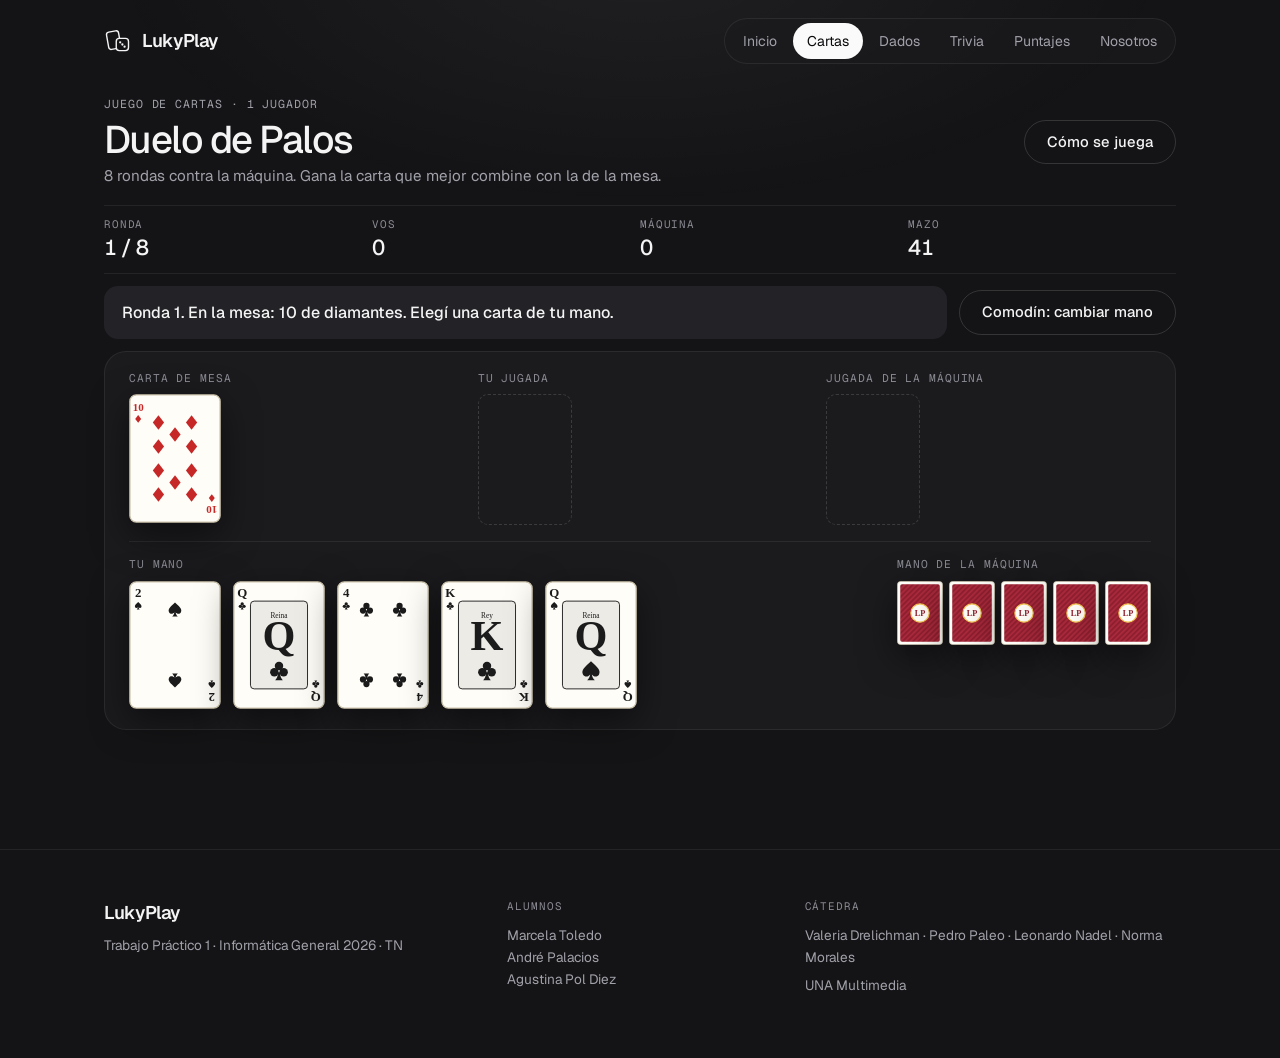
==== commit bbfef46f: "Fix and edits V2 Corrección de colores y acentos, tipografias y disposicion de los textos, al igual " ====
--- a/cartas.html
+++ b/cartas.html
@@ -4,19 +4,22 @@
   <meta charset="UTF-8">
   <meta name="viewport" content="width=device-width, initial-scale=1.0">
   <title>LukyPlay | Cartas - Duelo de Palos</title>
+  <meta name="description" content="Duelo de Palos: jugá 8 rondas de cartas contra la máquina. Gana la carta que mejor combine con la carta de mesa.">
+  <link rel="icon" href="img/favicon.svg" type="image/svg+xml">
   <link rel="preconnect" href="https://fonts.googleapis.com">
   <link rel="preconnect" href="https://fonts.gstatic.com" crossorigin>
   <link href="https://fonts.googleapis.com/css2?family=Geist:wght@300..700&family=Geist+Mono:wght@400;500&display=swap" rel="stylesheet">
   <link rel="stylesheet" href="css/estilos.css">
 </head>
 <body class="pagina-compacta">
+  <a class="saltar" href="#contenido">Saltar al contenido</a>
   <header class="encabezado">
     <div class="encabezado-contenido">
       <a class="marca" href="index.html"><img src="img/logo-min.svg" alt="">LukyPlay</a>
       <nav class="menu">
         <ul>
           <li><a href="index.html">Inicio</a></li>
-          <li><a class="activo" href="cartas.html">Cartas</a></li>
+          <li><a class="activo" aria-current="page" href="cartas.html">Cartas</a></li>
           <li><a href="dados.html">Dados</a></li>
           <li><a href="preguntas.html">Trivia</a></li>
           <li><a href="puntajes.html">Puntajes</a></li>
@@ -25,33 +28,35 @@
       </nav>
     </div>
   </header>
-<main>
+<main id="contenido">
     <!-- Cabecera compacta: el juego queda a la vista sin hacer scroll -->
     <section class="cabecera-juego">
       <div>
         <span class="sobretitulo">Juego de cartas · 1 jugador</span>
         <h1>Duelo de Palos</h1>
-        <p class="bajada">Jugá contra la máquina durante 8 rondas. En cada una gana la carta que mejor combine con la carta de mesa.</p>
+        <p class="bajada">8 rondas contra la máquina. Gana la carta que mejor combine con la de la mesa.</p>
       </div>
       <button type="button" class="btn btn-secundario" id="btn-reglas">Cómo se juega</button>
     </section>
 
-    <section class="panel">
+    <section class="juego">
+      <h2 class="solo-lector">Partida</h2>
 
       <div class="estado">
         <div class="estado-item"><span>Ronda</span><strong id="ronda">1 / 8</strong></div>
-        <div class="estado-item"><span>Tus puntos</span><strong id="puntos-jugador">0</strong></div>
+        <div class="estado-item"><span>Vos</span><strong id="puntos-jugador">0</strong></div>
         <div class="estado-item"><span>Máquina</span><strong id="puntos-maquina">0</strong></div>
-        <div class="estado-item"><span>Cartas en el mazo</span><strong id="mazo-restante">52</strong></div>
+        <div class="estado-item"><span>Mazo</span><strong id="mazo-restante">52</strong></div>
       </div>
 
       <!-- Mensaje y botones en una misma fila, siempre a la vista -->
       <div class="barra-juego">
-        <p class="mensaje" id="mensaje">Tocá una carta de tu mano para jugarla.</p>
+        <p class="mensaje" id="mensaje" aria-live="polite">Elegí una carta de tu mano.</p>
         <div class="acciones">
-          <button type="button" class="btn btn-secundario" id="btn-cambiar">Comodín: cambiar mi mano</button>
+          <button type="button" class="btn btn-secundario" id="btn-cambiar">Comodín: cambiar mano</button>
           <button type="button" class="btn oculto" id="btn-siguiente">Siguiente ronda</button>
           <button type="button" class="btn oculto" id="btn-nueva">Nueva partida</button>
+          <a class="btn btn-secundario oculto" id="btn-otro-juego" href="index.html">Elegir otro juego</a>
         </div>
       </div>
 
@@ -63,11 +68,11 @@
           </div>
           <div class="zona-mano">
             <h3>Tu jugada</h3>
-            <div class="mano" id="jugada-jugador"></div>
+            <div class="mano mano-jugada" id="jugada-jugador"></div>
           </div>
           <div class="zona-mano">
             <h3>Jugada de la máquina</h3>
-            <div class="mano" id="jugada-maquina"></div>
+            <div class="mano mano-jugada" id="jugada-maquina"></div>
           </div>
         </div>
         <div class="zona-mano">
@@ -81,7 +86,7 @@
       </div>
 
 
-      <div id="zona-final"></div>
+      <div id="zona-final" aria-live="polite"></div>
     </section>
 
     <!-- Reglas en una ventana: se abren con el botón "Cómo se juega"
@@ -96,20 +101,20 @@
             <section class="panel">
               <span class="sobretitulo" id="titulo-objetivo">Objetivo</span>
               <h2>Sumá más puntos que la máquina</h2>
-              <p class="lead">En cada ronda las dos juegan una carta. La que vale más se lleva los puntos de ambas. Después de 8 rondas, gana quien tenga más puntos.</p>
+              <p class="lead">Cada ronda, vos y la máquina juegan una carta. La que vale más se lleva los puntos de las dos. Tras 8 rondas, gana quien sume más.</p>
               <ul class="datos-juego"><li>1 jugador</li><li>8 rondas</li><li>5 cartas en mano</li><li>1 comodín</li></ul>
               <h3>Cada ronda</h3>
               <ol class="reglas">
                 <li>Se da vuelta la carta de mesa.</li>
-                <li>Elegís una carta de tu mano y la máquina juega la suya.</li>
-                <li>La carta que vale más <strong>se lleva los puntos de las dos</strong>. Si empatan, cada una suma los suyos.</li>
-                <li>Las dos levantan una carta nueva del mazo.</li>
+                <li>Jugás una carta de tu mano y la máquina, una de la suya.</li>
+                <li>La que vale más <strong>se lleva los puntos de las dos</strong>. Si empatan, cada una suma los suyos.</li>
+                <li>Las dos levantan una carta del mazo.</li>
               </ol>
             </section>
             <section class="panel">
               <span class="sobretitulo" id="titulo-reglas">Puntos</span>
               <h2>Cuánto vale tu carta</h2>
-              <p class="lead">Depende de cómo combine con la carta de mesa.</p>
+              <p class="lead">Según cómo combine con la carta de mesa.</p>
               <dl class="tabla-puntos">
                 <div class="destacada"><dt>Mismo palo</dt><dd>Doble de su número</dd></div>
                 <div><dt>Mismo color, otro palo</dt><dd>Su número</dd></div>
@@ -118,9 +123,9 @@
               </dl>
               <h3>Para tener en cuenta</h3>
               <ul class="notas">
-                <li>El As vale 1; del 2 al 10, su número; J vale 11, Q 12 y K 13.</li>
-                <li><strong>Comodín:</strong> una vez por partida podés cambiar tu mano entera por 5 cartas nuevas.</li>
-                <li>Tu récord son los puntos con los que terminás la partida.</li>
+                <li>Valores: As 1, del 2 al 10 su número, J 11, Q 12 y K 13.</li>
+                <li><strong>Comodín:</strong> una vez por partida, cambiás tu mano por 5 cartas nuevas.</li>
+                <li>Tu récord es tu puntaje final.</li>
               </ul>
             </section>
           </div>
@@ -136,7 +141,7 @@
       </div>
       <div>
         <span class="pie-titulo">Alumnos</span>
-        <p>Marcela Toledo<br>André Palacios<br>Agustina Pol Diaz</p>
+        <p>Marcela Toledo<br>André Palacios<br>Agustina Pol Diez</p>
       </div>
       <div>
         <span class="pie-titulo">Cátedra</span>
--- a/css/estilos.css
+++ b/css/estilos.css
@@ -20,15 +20,15 @@
 
 /* ---------- 0. Tokens ---------- */
 :root {
-  --bg: #09090b;
-  --surface: #111113;
-  --surface-2: #19191c;
+  --bg: #141416;
+  --surface: #1b1b1e;
+  --surface-2: #232327;
   --line: rgba(255, 255, 255, 0.07);
   --line-strong: rgba(255, 255, 255, 0.14);
 
   --text: #f4f4f5;
   --muted: #a1a1aa;
-  --faint: #52525b;
+  --faint: #8b8b94;
   --accent: #fafafa;
   --accent-soft: rgba(255, 255, 255, 0.08);
   --accent-ink: #09090b;
@@ -81,7 +81,7 @@
   display: flex;
   flex-direction: column;
   font-family: var(--font);
-  font-size: 16px;
+  font-size: 1rem;
   line-height: 1.6;
   color: var(--text);
   background-color: var(--bg);
@@ -148,6 +148,28 @@
 }
 
 /* ---------- 2. Estructura ---------- */
+/* Link para saltar el menú con el teclado: queda fuera de la pantalla hasta que recibe el foco */
+.saltar {
+  position: absolute;
+  top: -100px;
+  left: 16px;
+  z-index: calc(var(--z-header) + 1);
+  padding: 10px 18px;
+  border-radius: 999px;
+  background-color: var(--accent);
+  font-weight: 500;
+}
+
+a.saltar:link,
+a.saltar:visited {
+  color: var(--accent-ink);
+  text-decoration: none;
+}
+
+.saltar:focus {
+  top: 12px;
+}
+
 .encabezado {
   position: sticky;
   top: 0;
@@ -159,7 +181,7 @@
 
 /* Al bajar, el header gana fondo translúcido y una línea */
 .encabezado.is-scrolled {
-  background-color: rgba(9, 9, 11, 0.72);
+  background-color: rgba(20, 20, 22, 0.72);
   -webkit-backdrop-filter: blur(16px) saturate(140%);
   backdrop-filter: blur(16px) saturate(140%);
   border-bottom-color: var(--line);
@@ -212,7 +234,7 @@
   gap: 2px;
   border: 1px solid var(--line);
   border-radius: 999px;
-  background-color: rgba(17, 17, 19, 0.6);
+  background-color: rgba(27, 27, 30, 0.6);
 }
 
 .menu a:link,
@@ -236,6 +258,29 @@
 .menu a.activo {
   color: var(--accent-ink);
   background-color: var(--accent);
+}
+
+/* En celular el menú queda en una sola fila, debajo de la marca, y se desliza de costado */
+@media (max-width: 720px) {
+  .menu {
+    width: 100%;
+  }
+
+  .menu ul {
+    flex-wrap: nowrap;
+    overflow-x: auto;
+    scrollbar-width: none;
+  }
+
+  .menu li {
+    flex: 0 0 auto;
+  }
+
+  /* Más alto para que sea fácil de tocar con el dedo */
+  .menu a:link,
+  .menu a:visited {
+    padding: 10px 12px;
+  }
 }
 
 main {
@@ -250,7 +295,7 @@
   border-top: 1px solid var(--line);
   color: var(--muted);
   font-size: 0.85rem;
-  padding: 48px 24px 56px;
+  padding: 48px 0 56px;   /* el margen de los costados lo pone .pie-contenido, igual que el main */
 }
 
 /* Marca, alumnos y cátedra en columnas; en celular, una debajo de la otra */
@@ -293,6 +338,16 @@
   }
 }
 
+/* En celular, menos margen a los costados (header, contenido y pie alineados) */
+@media (max-width: 600px) {
+  .encabezado-contenido,
+  main,
+  .pie-contenido {
+    padding-left: 16px;
+    padding-right: 16px;
+  }
+}
+
 /* ---------- 3. Componentes comunes ---------- */
 .panel {
   background-color: var(--surface);
@@ -333,7 +388,7 @@
   font-size: 0.72rem;
   letter-spacing: 0.08em;
   text-transform: uppercase;
-  color: var(--accent);
+  color: var(--muted);
   margin-bottom: 12px;
 }
 
@@ -499,6 +554,7 @@
   font-family: var(--font);
   font-size: 0.925rem;
   font-weight: 500;
+  line-height: 1.25;   /* igual en <button> y en <a>, así quedan de la misma altura */
   text-decoration: none;
   padding: 12px 22px;
   border-radius: 999px;
@@ -571,7 +627,6 @@
   padding: 14px 18px;
   border-radius: var(--radius);
   background-color: var(--surface-2);
-  border: 1px solid var(--line);
   font-weight: 500;
   margin: 12px 0;
   animation: entrar var(--dur-base) var(--ease-out);
@@ -583,13 +638,11 @@
 
 .mensaje-ok {
   background-color: var(--ok-soft);
-  border-color: rgba(74, 222, 128, 0.3);
   color: var(--ok);
 }
 
 .mensaje-error {
   background-color: var(--bad-soft);
-  border-color: rgba(248, 113, 113, 0.3);
   color: var(--bad);
 }
 
@@ -597,21 +650,18 @@
   display: none;
 }
 
-/* Panel de estado: ronda, puntos, tiro, tiempo, vidas, etc. */
+/* Panel de estado: ronda, puntos, tiro, tiempo, vidas, etc.
+   Sin caja: una fila de datos entre dos líneas finas */
 .estado {
   display: grid;
   grid-template-columns: repeat(auto-fit, minmax(130px, 1fr));
-  gap: 1px;
   margin-bottom: 12px;
-  background-color: var(--line);
-  border: 1px solid var(--line);
-  border-radius: var(--radius);
-  overflow: hidden;
+  border-top: 1px solid var(--line);
+  border-bottom: 1px solid var(--line);
 }
 
 .estado-item {
-  background-color: var(--surface);
-  padding: 10px 16px;
+  padding: 10px 16px 10px 0;
 }
 
 .estado-item span {
@@ -630,6 +680,18 @@
   line-height: 1.3;
   color: var(--text);
   font-variant-numeric: tabular-nums;
+}
+
+/* En pantallas angostas, dos columnas parejas */
+@media (max-width: 640px) {
+  .estado {
+    grid-template-columns: repeat(2, minmax(0, 1fr));
+  }
+}
+
+/* Zona de juego: sin caja propia, así la mesa (o los dados) es el único recuadro */
+.juego {
+  margin-bottom: var(--gap);
 }
 
 /* Vidas: glifos de texto monocromos en lugar de emojis */
@@ -705,40 +767,80 @@
   max-width: none;
 }
 
-/* Configuración centrada, sin panel (Dados: nombres de los jugadores) */
-.config-centrada {
+.campo input::placeholder {
+  color: var(--faint);
+}
+
+/* Configuración de la Trivia: cada grupo de opciones, uno debajo del otro */
+.config-opciones {
+  display: flex;
+  flex-direction: column;
+  gap: 20px;
+  margin-bottom: 24px;
+}
+
+.grupo-opciones {
+  border: 0;
+  padding: 0;
+  margin: 0;
+  min-width: 0;
+}
+
+.grupo-opciones legend {
+  padding: 0;
+  margin-bottom: 10px;
+  font-size: 0.8rem;
+  color: var(--muted);
+}
+
+/* Opciones con forma de botón: el radio queda invisible pero sigue funcionando
+   con el teclado (Tab para entrar al grupo y flechas para cambiar) */
+.segmentado {
+  display: flex;
+  flex-wrap: wrap;
+  gap: 8px;
+}
+
+.segmentado label {
+  position: relative;
+  cursor: pointer;
+}
+
+.segmentado input {
+  position: absolute;
+  opacity: 0;
+  width: 1px;
+  height: 1px;
+}
+
+.segmentado span {
+  display: block;
+  min-width: 52px;
+  padding: 10px 18px;
+  border: 1px solid var(--line-strong);
+  border-radius: 999px;
   text-align: center;
-  padding: 48px 0;
-}
-
-.config-centrada h2 {
-  font-size: clamp(2rem, 4vw, 2.6rem);
-  margin-bottom: 32px;
-}
-
-.config-centrada .config-jugadores {
-  gap: 0 20px;
-  max-width: 720px;
-  margin: 0 auto;
-}
-
-.config-centrada .campo input {
-  padding: 18px 26px;
-  font-size: 1.05rem;
-  border-color: transparent;
-  border-radius: 999px;
-  background-color: var(--surface-2);
-}
-
-.config-centrada .campo input::placeholder {
-  color: var(--muted);
-  opacity: 0.6;
-}
-
-.config-centrada .btn {
-  padding: 14px 32px;
-  font-size: 1rem;
-  margin-top: 8px;
+  font-size: 0.925rem;
+  color: var(--muted);
+  transition: background-color var(--dur-fast) var(--ease-ui),
+    border-color var(--dur-fast) var(--ease-ui),
+    color var(--dur-fast) var(--ease-ui);
+}
+
+.segmentado label:hover span {
+  border-color: var(--text);
+  color: var(--text);
+}
+
+.segmentado input:checked + span {
+  background-color: var(--accent);
+  border-color: var(--accent);
+  color: var(--accent-ink);
+}
+
+.segmentado input:focus-visible + span {
+  outline: 2px solid var(--accent);
+  outline-offset: 3px;
 }
 
 /* Texto sólo para lectores de pantalla: el label existe pero no se ve */
@@ -781,12 +883,12 @@
 .icono-juego {
   display: grid;
   place-items: center;
-  aspect-ratio: 1 / 0.95;
+  aspect-ratio: 16 / 10;
 }
 
 /* Trazo fino que toma el color del texto de la tarjeta (currentColor) */
 .icono-juego svg {
-  width: 62%;
+  width: 44%;
   fill: none;
   stroke: currentColor;
   stroke-width: 1.2px;
@@ -806,16 +908,46 @@
 
 .icono-juego text {
   font-family: var(--font);
-  font-size: 34px;
+  font-size: 2.125rem;
   font-weight: 400;
 }
 
 .tarjeta-info {
   padding: 0 24px 24px;
+  text-align: center;
 }
 
 .tarjeta-info h3 {
-  margin-bottom: 8px;
+  margin-bottom: 6px;
+}
+
+.tarjeta-desc {
+  color: var(--muted);
+  font-size: 0.925rem;
+  margin: 0 0 8px;
+}
+
+/* "Jugar" de cada tarjeta: con borde, y se llena al pasar el mouse o al hacer foco */
+.tarjeta-cta {
+  display: inline-flex;
+  align-items: center;
+  gap: 6px;
+  margin-top: 18px;
+  padding: 8px 20px;
+  border: 1px solid var(--line-strong);
+  border-radius: 999px;
+  font-size: 0.875rem;
+  font-weight: 500;
+  transition: background-color var(--dur-fast) var(--ease-ui),
+    border-color var(--dur-fast) var(--ease-ui),
+    color var(--dur-fast) var(--ease-ui);
+}
+
+.tarjeta-juego:hover .tarjeta-cta,
+.tarjeta-juego:focus-visible .tarjeta-cta {
+  background-color: var(--accent);
+  border-color: var(--accent);
+  color: var(--accent-ink);
 }
 
 .etiqueta {
@@ -835,11 +967,31 @@
   margin: 0;
 }
 
+/* En celular la zona del ícono es más baja, para que las tarjetas no ocupen toda la pantalla */
+@media (max-width: 600px) {
+  .tarjeta-juego:link,
+  .tarjeta-juego:visited {
+    border-radius: var(--radius-lg);
+  }
+
+  .icono-juego {
+    aspect-ratio: 5 / 2;
+  }
+
+  .icono-juego svg {
+    width: 26%;
+  }
+
+  .tarjeta-info {
+    padding: 0 16px 20px;
+  }
+}
+
 /* Hover: la tarjeta elegida se ilumina y las otras se apagan.
    Sólo en dispositivos con mouse; con teclado pasa lo mismo al hacer foco. */
 @media (hover: hover) {
   .tarjeta-juego:hover {
-    background-color: #222225;
+    background-color: #2c2c30;
   }
 
   .tarjetas-juegos:hover .tarjeta-juego:not(:hover) {
@@ -915,9 +1067,8 @@
   grid-template-columns: 1fr auto;
   gap: 0 32px;
   background-color: var(--surface);
-  background-image: radial-gradient(100% 70% at 50% 0%, rgba(255, 255, 255, 0.03), transparent 70%);
   border: 1px solid var(--line);
-  border-radius: 28px;
+  border-radius: var(--radius-lg);
   padding: 20px 24px 4px;
 }
 
@@ -964,6 +1115,15 @@
   min-height: calc(var(--carta-ancho) * 1.4);
 }
 
+/* Lugar vacío de cada jugada: un contorno punteado marca dónde va a caer la carta */
+.mano-jugada:empty::before {
+  content: "";
+  width: var(--carta-ancho);
+  height: calc(var(--carta-ancho) * 1.4);
+  border: 1px dashed var(--line-strong);
+  border-radius: 10px;
+}
+
 .carta {
   animation: entrar var(--dur-base) var(--ease-out);
 }
@@ -982,7 +1142,8 @@
   border-radius: 10px;
   background-color: transparent;
   cursor: pointer;
-  transition: box-shadow var(--dur-fast) var(--ease-ui);
+  transition: box-shadow var(--dur-fast) var(--ease-ui),
+    transform var(--dur-fast) var(--ease-ui);
 }
 
 .carta-boton img {
@@ -992,14 +1153,17 @@
   filter: drop-shadow(0 12px 18px rgba(0, 0, 0, 0.5));
 }
 
+/* Al pasar el mouse la carta se levanta un poco, como si la fueras a jugar */
 .carta-boton:hover {
   box-shadow: 0 0 0 2px var(--accent);
+  transform: translateY(-4px);
 }
 
 .carta-boton:disabled,
 .carta-boton:disabled:hover {
   background-color: transparent;
   box-shadow: none;
+  transform: none;
   opacity: 0.4;
   cursor: not-allowed;
 }
@@ -1013,6 +1177,39 @@
 .mano-chica .carta img {
   width: calc(var(--carta-ancho) / 2);
   height: calc(var(--carta-ancho) * 0.7);
+}
+
+/* En celular: cartas más chicas, la mano entra en una fila
+   y la carta de mesa queda al lado de las dos jugadas */
+@media (max-width: 600px) {
+  :root {
+    --carta-ancho: 52px;
+  }
+
+  .mesa {
+    padding: 14px 12px 4px;
+  }
+
+  .fila-mesa {
+    flex-wrap: nowrap;
+    gap: 10px;
+  }
+
+  /* Los rótulos pueden ocupar dos líneas: las cartas van abajo para quedar alineadas */
+  .fila-mesa .zona-mano {
+    flex: 1 1 0;
+    min-width: 0;
+    display: flex;
+    flex-direction: column;
+  }
+
+  .fila-mesa .mano {
+    margin-top: auto;
+  }
+
+  .mano {
+    gap: 6px;
+  }
 }
 
 /* ---------- 6. Juego de dados (Blanco) ---------- */
@@ -1032,15 +1229,11 @@
   padding: 16px 14px 6px;
   background-color: var(--surface);
   border: 1px solid var(--line);
-  border-radius: 28px;
+  border-radius: var(--radius-lg);
   margin-bottom: 16px;
   text-align: center;
 }
 
-.zona-objetivo {
-  background-image: radial-gradient(80% 80% at 50% 0%, rgba(248, 113, 113, 0.07), transparent 70%);
-}
-
 .titulo-dados {
   font-size: 1.15rem;
   color: var(--muted);
@@ -1050,6 +1243,12 @@
   color: var(--text);
   font-size: 1.6em;
   font-variant-numeric: tabular-nums;
+}
+
+/* Nombre del jugador que tiene el turno */
+.titulo-dados strong {
+  color: var(--text);
+  font-weight: inherit;
 }
 
 .fila-dados {
@@ -1134,17 +1333,16 @@
   flex: 1 1 380px;
   display: flex;
   flex-wrap: wrap;
-  gap: 10px;
-}
-
+  gap: 16px;
+}
+
+/* Cada jugador sin caja, entre dos líneas como el panel de estado */
 .marcador-jugador {
   flex: 1 1 160px;
-  padding: 14px 18px;
-  border: 1px solid var(--line);
-  border-radius: var(--radius);
-  background-color: var(--surface);
-  transition: border-color var(--dur-base) var(--ease-ui),
-    box-shadow var(--dur-base) var(--ease-ui);
+  padding: 10px 0;
+  border-top: 1px solid var(--line);
+  border-bottom: 1px solid var(--line);
+  transition: box-shadow var(--dur-base) var(--ease-ui);
 }
 
 .marcador-jugador strong {
@@ -1153,10 +1351,9 @@
   font-size: 1.1rem;
 }
 
-/* Jugador que tiene el turno */
+/* Jugador que tiene el turno: la línea de arriba se vuelve blanca */
 .marcador-activo {
-  border-color: var(--accent);
-  box-shadow: 0 0 0 4px var(--accent-soft);
+  box-shadow: inset 0 2px 0 var(--accent);
 }
 
 /* Jugador sin vidas */
@@ -1169,6 +1366,11 @@
   text-align: center;
   color: var(--faint);
   font-size: 0.875rem;
+}
+
+/* Cuando no se pueden guardar dados la ayuda se esconde, pero sigue ocupando su lugar */
+.ayuda-dados.inactiva {
+  visibility: hidden;
 }
 
 /* ---------- 7. Juego de preguntas (Trivia) ---------- */
@@ -1185,6 +1387,13 @@
   border-radius: 999px;
   background-color: var(--accent);
   box-shadow: 0 0 16px rgba(255, 255, 255, 0.35);
+  /* Dura lo mismo que un segundo del temporizador: la barra se vacía de forma continua */
+  transition: width 1s linear;
+}
+
+/* Al empezar una pregunta la barra vuelve llena de golpe */
+.barra-tiempo-relleno.sin-transicion {
+  transition: none;
 }
 
 .alerta {
@@ -1269,6 +1478,9 @@
 }
 
 .opcion {
+  display: flex;
+  align-items: center;
+  gap: 12px;
   font-family: var(--font);
   font-size: 1rem;
   text-align: left;
@@ -1286,6 +1498,20 @@
   border-color: var(--text);
 }
 
+/* Número de la opción: también es su tecla (1 a 4) */
+.opcion-tecla {
+  flex: none;
+  display: grid;
+  place-items: center;
+  width: 24px;
+  height: 24px;
+  border: 1px solid var(--line-strong);
+  border-radius: 6px;
+  font-family: var(--font-mono);
+  font-size: 0.72rem;
+  color: var(--muted);
+}
+
 .opcion:disabled,
 .opcion:disabled:hover {
   border-color: var(--line);
@@ -1357,13 +1583,101 @@
 }
 
 /* ---------- 8. Puntajes y Nosotros ---------- */
+/* Cada panel con su propio alto: un juego sin récords no se estira para igualar a los otros */
 .grilla-puntajes {
   display: grid;
   grid-template-columns: repeat(auto-fit, minmax(320px, 1fr));
+  align-items: start;
   gap: var(--gap);
 }
 
+/* Título del juego a la izquierda y "Jugar" a la derecha */
+.ranking-cabecera {
+  display: flex;
+  align-items: flex-start;
+  justify-content: space-between;
+  gap: 12px;
+}
+
+.ranking-cabecera h2 {
+  margin-bottom: 16px;
+}
+
+.link-jugar {
+  flex: none;
+  padding: 6px 14px;
+  border: 1px solid var(--line-strong);
+  border-radius: 999px;
+  font-size: 0.825rem;
+  font-weight: 500;
+  transition: background-color var(--dur-fast) var(--ease-ui),
+    border-color var(--dur-fast) var(--ease-ui),
+    color var(--dur-fast) var(--ease-ui);
+}
+
+a.link-jugar:link,
+a.link-jugar:visited {
+  color: var(--text);
+  text-decoration: none;
+}
+
+a.link-jugar:hover {
+  background-color: var(--accent);
+  border-color: var(--accent);
+  color: var(--accent-ink);
+}
+
+/* Rótulos de las columnas del ranking, alineados con el nombre y el puntaje */
+.lista-columnas {
+  display: flex;
+  justify-content: space-between;
+  margin-top: 8px;
+  padding: 0 0 6px 44px;
+  border-bottom: 1px solid var(--line);
+  font-family: var(--font-mono);
+  font-size: 0.68rem;
+  letter-spacing: 0.08em;
+  text-transform: uppercase;
+  color: var(--faint);
+}
+
 .grilla-puntajes .panel {
+  margin: 0;
+}
+
+.grilla-puntajes .sobretitulo {
+  margin-bottom: 6px;
+}
+
+/* Partidas y promedio de cada juego, arriba de su ranking */
+.grilla-puntajes .estado {
+  margin-bottom: 8px;
+}
+
+/* Borrar récords: texto a la izquierda y botón a la derecha, separado del ranking por una línea */
+.zona-borrar {
+  display: flex;
+  flex-wrap: wrap;
+  align-items: center;
+  justify-content: space-between;
+  gap: 16px 32px;
+  margin-top: 48px;
+  padding-top: 24px;
+  border-top: 1px solid var(--line);
+}
+
+.zona-borrar h2 {
+  font-size: 1.1rem;
+  letter-spacing: -0.01em;
+  margin-bottom: 4px;
+}
+
+.zona-borrar .bajada {
+  font-size: 0.9rem;
+  margin: 0;
+}
+
+.zona-borrar .acciones {
   margin: 0;
 }
 
@@ -1382,7 +1696,7 @@
   grid-template-columns: 32px 1fr auto;
   align-items: baseline;
   gap: 12px;
-  padding: 14px 0;
+  padding: 10px 0;
   border-bottom: 1px solid var(--line);
 }
 
@@ -1415,14 +1729,46 @@
   white-space: nowrap;
 }
 
-/* El primer puesto resalta sólo con peso y contraste */
+/* El primer puesto es el récord: nombre y puntaje más grandes */
+.lista-records li:first-child {
+  padding: 16px 0;
+}
+
 .lista-records li:first-child::before,
 .lista-records li:first-child .record-puntaje {
   color: var(--text);
 }
 
 .lista-records li:first-child .record-nombre {
+  font-size: 1.1rem;
   font-weight: 500;
+}
+
+.lista-records li:first-child .record-puntaje {
+  font-family: var(--font);
+  font-size: 1.5rem;
+  font-weight: 500;
+  letter-spacing: -0.02em;
+}
+
+/* Puestos del jugador actual: el nombre en blanco y una etiqueta "Vos" */
+.record-propio .record-nombre {
+  font-weight: 500;
+}
+
+.etiqueta-vos {
+  display: inline-block;
+  margin-left: 8px;
+  padding: 1px 8px;
+  border-radius: 999px;
+  background-color: var(--accent);
+  color: var(--accent-ink);
+  font-family: var(--font-mono);
+  font-size: 0.65rem;
+  font-weight: 500;
+  letter-spacing: 0.06em;
+  text-transform: uppercase;
+  vertical-align: 2px;
 }
 
 .sin-datos {
@@ -1438,17 +1784,21 @@
   margin: 0 0 var(--gap);
 }
 
+/* Integrantes sin caja: una línea arriba, y el avatar al lado del nombre */
 .integrante {
-  background-color: var(--surface);
-  border: 1px solid var(--line);
-  border-radius: var(--radius-lg);
-  padding: 24px;
+  display: grid;
+  grid-template-columns: 56px 1fr;
+  column-gap: 16px;
+  row-gap: 2px;
+  padding-top: 24px;
+  border-top: 1px solid var(--line-strong);
 }
 
 .avatar {
+  grid-row: 1 / 3;
   width: 56px;
   height: 56px;
-  margin: 0 0 40px;
+  margin: 0;
   border-radius: 50%;
   border: 1px solid var(--line-strong);
   background-color: var(--surface-2);
@@ -1461,7 +1811,12 @@
 }
 
 .integrante h3 {
-  margin-bottom: 4px;
+  align-self: end;
+  margin: 0;
+}
+
+.integrante p {
+  align-self: start;
 }
 
 .integrante p {
@@ -1471,15 +1826,15 @@
 
 /* ---------- 9. Cabeceras, bloques y Nosotros (proceso, mapa, stack) ---------- */
 .cabecera {
-  padding: clamp(16px, 4vw, 48px) 0 var(--space-section);
+  padding: 0 0 clamp(48px, 6vw, 80px);
 }
 
 .cabecera h1 {
-  font-size: clamp(2.8rem, 8vw, 6rem);
-  line-height: 0.95;
-  letter-spacing: -0.05em;
-  max-width: 12ch;
-  margin-bottom: 28px;
+  font-size: clamp(2.4rem, 6vw, 4.2rem);
+  line-height: 1;
+  letter-spacing: -0.045em;
+  max-width: 16ch;
+  margin-bottom: 20px;
 }
 
 /* Páginas de juego y puntajes: menos aire arriba para que el contenido quede a la vista */
@@ -1491,11 +1846,11 @@
   padding: 20px;
 }
 
-/* Cabecera compacta: título a la izquierda y el botón de reglas a la derecha */
+/* Cabecera compacta: título a la izquierda y el botón de reglas a la derecha, centrado en altura */
 .cabecera-juego {
   display: flex;
   flex-wrap: wrap;
-  align-items: flex-end;
+  align-items: center;
   justify-content: space-between;
   gap: 12px 24px;
   padding-bottom: 16px;
@@ -1525,6 +1880,28 @@
   font-size: 0.95rem;
   max-width: none;
   margin: 0;
+}
+
+/* Portada: todo centrado, con los botones debajo del texto */
+.cabecera-centrada {
+  flex-direction: column;
+  align-items: center;
+  text-align: center;
+  padding: 24px 0 40px;
+}
+
+.cabecera-centrada > div {
+  flex: none;
+}
+
+.cabecera-centrada h1 {
+  font-size: clamp(2.2rem, 5vw, 3.4rem);
+  margin-bottom: 12px;
+}
+
+.cabecera-centrada .bajada {
+  max-width: 46ch;
+  margin: 0 auto;
 }
 
 /* Ventana de reglas (<dialog>): se abre encima del juego sin moverlo */
@@ -1547,7 +1924,14 @@
 
 /* El padding va adentro: así un clic en el fondo oscuro llega al <dialog> y lo cierra */
 .ventana-contenido {
-  padding: 24px;
+  padding: clamp(20px, 4vw, 36px);
+}
+
+/* Adentro de la ventana las dos columnas van sin caja, separadas sólo por el espacio */
+.ventana-reglas .panel {
+  background-color: transparent;
+  border: 0;
+  padding: 0;
 }
 
 .ventana-cabecera {
@@ -1563,6 +1947,7 @@
 }
 
 .ventana-reglas .intro-juego {
+  gap: 24px 48px;
   margin-bottom: 0;
 }
 
@@ -1603,19 +1988,35 @@
 
 /* Cada bloque: título a la izquierda, contenido debajo */
 .bloque {
-  padding-top: 40px;
-  margin-bottom: var(--space-section);
+  padding-top: 32px;
+  margin-bottom: clamp(48px, 6vw, 80px);
   border-top: 1px solid var(--line);
 }
 
+/* El último bloque no suma margen: el main ya deja aire antes del pie */
+.bloque:last-child {
+  margin-bottom: 0;
+}
+
 .bloque-titulo {
-  margin-bottom: 36px;
-}
-
-.bloque-titulo h2 {
-  font-size: clamp(2rem, 4.5vw, 3.2rem);
-  letter-spacing: -0.04em;
-  margin-bottom: 12px;
+  margin-bottom: 28px;
+}
+
+/* Mismo tamaño que los títulos de las otras páginas, para que la jerarquía sea pareja */
+.bloque-titulo h2,
+.cierre h2 {
+  font-size: clamp(1.6rem, 3vw, 2.2rem);
+  letter-spacing: -0.035em;
+  margin-bottom: 10px;
+}
+
+/* Cierre de Nosotros: invitación a jugar, centrada */
+.cierre {
+  text-align: center;
+}
+
+.cierre .bajada {
+  margin: 0 auto 24px;
 }
 
 /* Proceso: pasos en columnas, con línea de tiempo arriba */
@@ -1789,9 +2190,27 @@
   }
 }
 
-@media (max-width: 520px) {
+/* En celular: números del proceso más chicos y el mapa sigue en dos columnas */
+@media (max-width: 600px) {
+  .proceso li {
+    padding: 20px 0 4px;
+  }
+
+  .proceso .paso-num {
+    font-size: 1.8rem;
+    margin-bottom: 10px;
+  }
+
   .mapa {
-    grid-template-columns: 1fr;
+    gap: 32px 12px;
+  }
+
+  .mapa-columna {
+    padding-left: 14px;
+  }
+
+  .mapa-columna .mapa-nodo::before {
+    left: -18px;
   }
 }
 
@@ -1849,6 +2268,11 @@
   outline-offset: 3px;
 }
 
+/* Títulos y la pregunta reciben el foco por código (tabindex="-1"): no hace falta marcarlos */
+[tabindex="-1"]:focus {
+  outline: none;
+}
+
 @media (prefers-reduced-motion: reduce) {
   html {
     scroll-behavior: auto;
